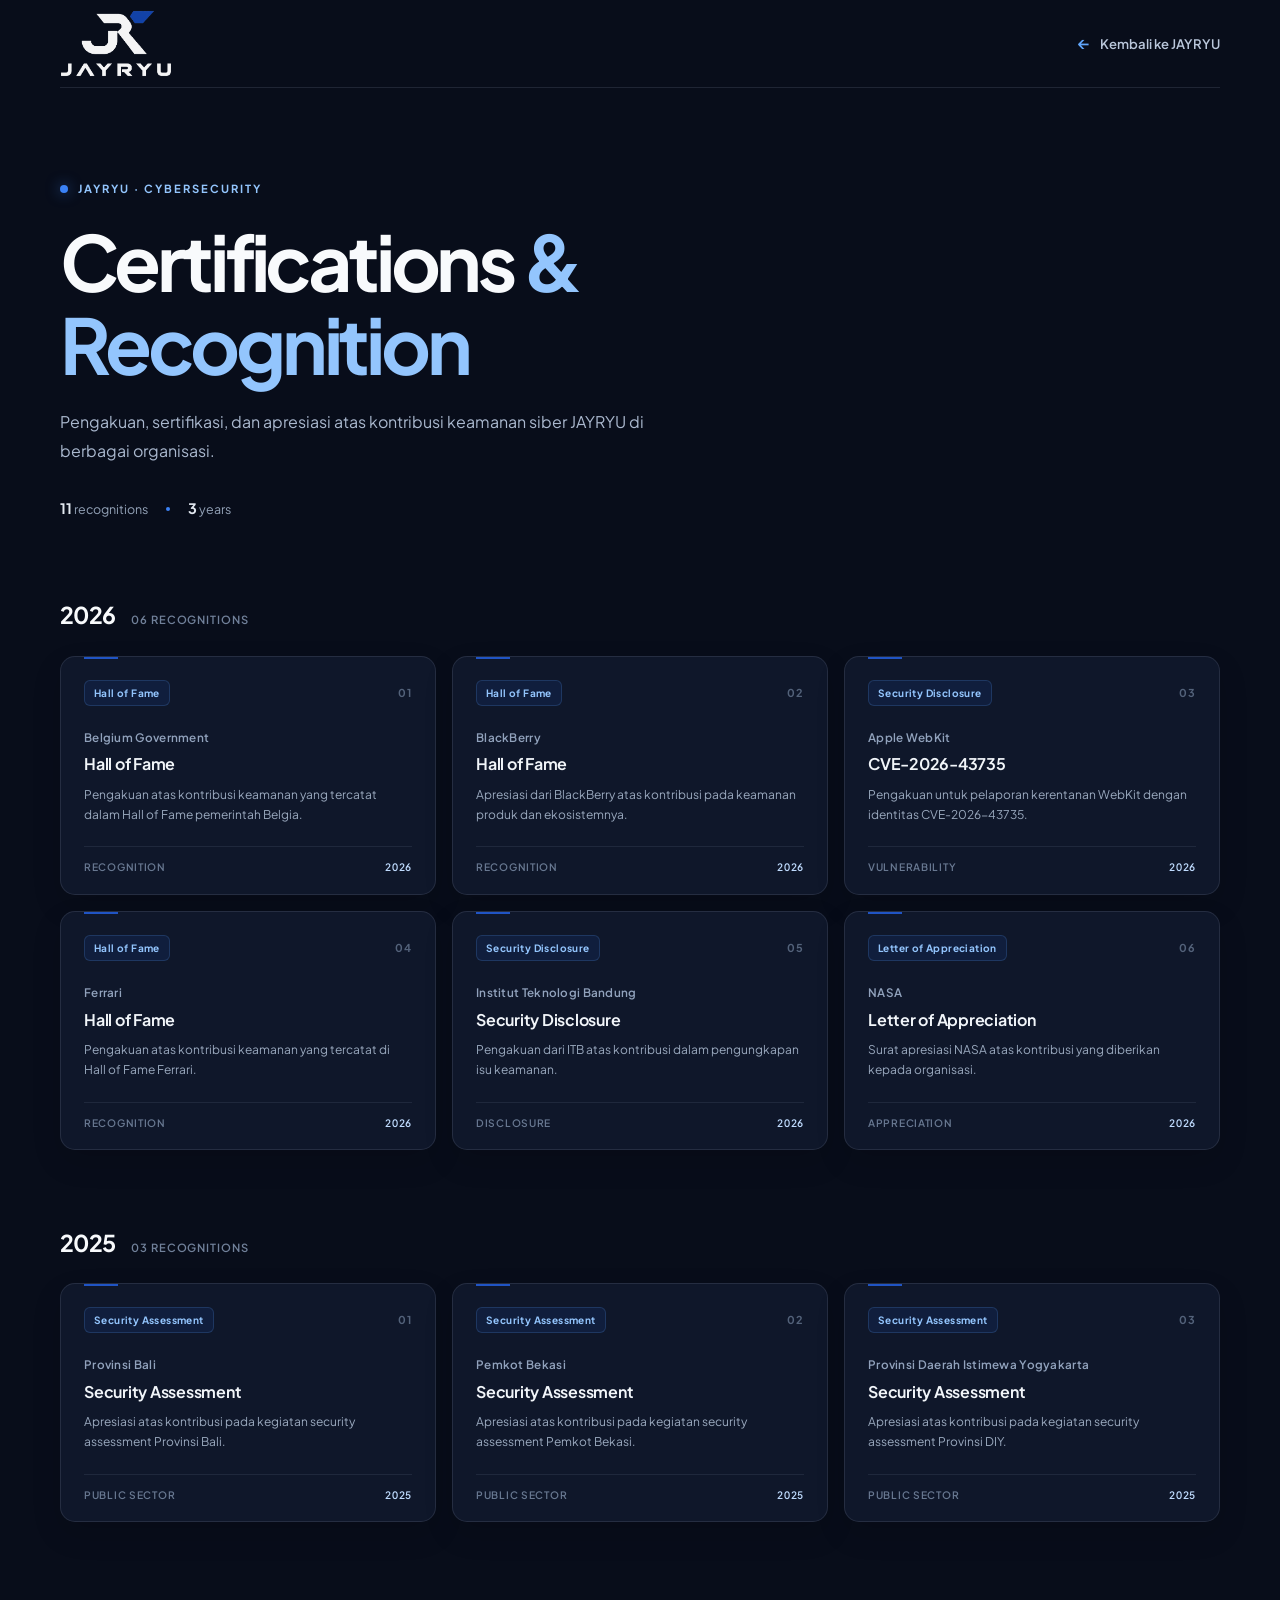
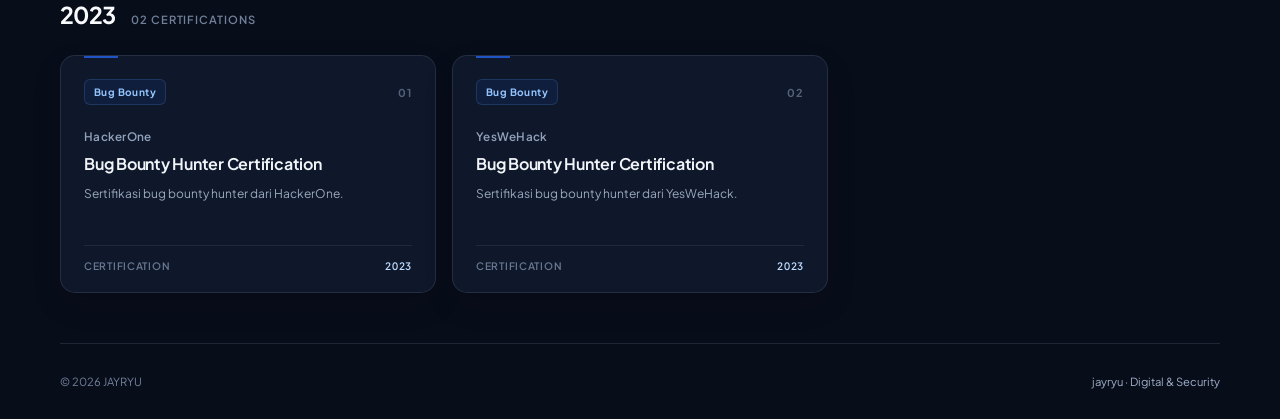
==== id/certifications/index.html @ b3790809 "update tampilan" ====
<!DOCTYPE html>
<html lang="id" class="scroll-smooth">
<head>
  <meta charset="UTF-8">
  <meta name="viewport" content="width=device-width, initial-scale=1.0">
  <meta name="theme-color" content="#080d1a">
  <meta name="description" content="Sertifikasi dan pengakuan keamanan siber JAYRYU dari organisasi pemerintah, teknologi, dan program bug bounty.">
  <title>Certifications &amp; Recognition — JAYRYU</title>
  <link rel="icon" type="image/png" href="../../assets/images/logo.png">
  <link rel="stylesheet" href="../../assets/css/style.css">
  <link rel="stylesheet" href="../../assets/css/certifications.css">
</head>
<body class="cert-page">
  <header class="cert-topbar">
    <a class="cert-brand" href="../../index.html" aria-label="JAYRYU — kembali ke halaman utama">
      <img src="../../assets/images/jayryu_logo_white.png" alt="JAYRYU">
    </a>
    <a class="cert-home-link" href="../../index.html"><span aria-hidden="true">←</span> Kembali ke JAYRYU</a>
  </header>

  <main class="cert-main">
    <section class="cert-intro" aria-labelledby="page-title">
      <p class="cert-eyebrow"><span class="cert-eyebrow-mark" aria-hidden="true"></span> JAYRYU · CYBERSECURITY</p>
      <h1 id="page-title">Certifications <span>&amp; Recognition</span></h1>
      <p class="cert-lede">Pengakuan, sertifikasi, dan apresiasi atas kontribusi keamanan siber JAYRYU di berbagai organisasi.</p>
      <div class="cert-summary" aria-label="11 pengakuan dari tiga tahun">
        <span><strong>11</strong> recognitions</span><i aria-hidden="true"></i><span><strong>3</strong> years</span>
      </div>
    </section>

    <div class="cert-years">
      <section class="cert-year" aria-labelledby="year-2026">
        <header class="cert-year-heading">
          <h2 id="year-2026">2026</h2>
          <span>06 recognitions</span>
        </header>
        <div class="cert-grid">
          <article class="cert-card">
            <div class="cert-card-top"><span class="cert-category">Hall of Fame</span><span class="cert-index">01</span></div>
            <p class="cert-organization">Belgium Government</p>
            <h3>Hall of Fame</h3>
            <p class="cert-description">Pengakuan atas kontribusi keamanan yang tercatat dalam Hall of Fame pemerintah Belgia.</p>
            <div class="cert-card-foot"><span>Recognition</span><time datetime="2026">2026</time></div>
          </article>
          <article class="cert-card">
            <div class="cert-card-top"><span class="cert-category">Hall of Fame</span><span class="cert-index">02</span></div>
            <p class="cert-organization">BlackBerry</p>
            <h3>Hall of Fame</h3>
            <p class="cert-description">Apresiasi dari BlackBerry atas kontribusi pada keamanan produk dan ekosistemnya.</p>
            <div class="cert-card-foot"><span>Recognition</span><time datetime="2026">2026</time></div>
          </article>
          <article class="cert-card">
            <div class="cert-card-top"><span class="cert-category">Security Disclosure</span><span class="cert-index">03</span></div>
            <p class="cert-organization">Apple WebKit</p>
            <h3>CVE-2026-43735</h3>
            <p class="cert-description">Pengakuan untuk pelaporan kerentanan WebKit dengan identitas CVE-2026-43735.</p>
            <div class="cert-card-foot"><span>Vulnerability</span><time datetime="2026">2026</time></div>
          </article>
          <article class="cert-card">
            <div class="cert-card-top"><span class="cert-category">Hall of Fame</span><span class="cert-index">04</span></div>
            <p class="cert-organization">Ferrari</p>
            <h3>Hall of Fame</h3>
            <p class="cert-description">Pengakuan atas kontribusi keamanan yang tercatat di Hall of Fame Ferrari.</p>
            <div class="cert-card-foot"><span>Recognition</span><time datetime="2026">2026</time></div>
          </article>
          <article class="cert-card">
            <div class="cert-card-top"><span class="cert-category">Security Disclosure</span><span class="cert-index">05</span></div>
            <p class="cert-organization">Institut Teknologi Bandung</p>
            <h3>Security Disclosure</h3>
            <p class="cert-description">Pengakuan dari ITB atas kontribusi dalam pengungkapan isu keamanan.</p>
            <div class="cert-card-foot"><span>Disclosure</span><time datetime="2026">2026</time></div>
          </article>
          <article class="cert-card">
            <div class="cert-card-top"><span class="cert-category">Letter of Appreciation</span><span class="cert-index">06</span></div>
            <p class="cert-organization">NASA</p>
            <h3>Letter of Appreciation</h3>
            <p class="cert-description">Surat apresiasi NASA atas kontribusi yang diberikan kepada organisasi.</p>
            <div class="cert-card-foot"><span>Appreciation</span><time datetime="2026">2026</time></div>
          </article>
        </div>
      </section>

      <section class="cert-year" aria-labelledby="year-2025">
        <header class="cert-year-heading">
          <h2 id="year-2025">2025</h2>
          <span>03 recognitions</span>
        </header>
        <div class="cert-grid">
          <article class="cert-card">
            <div class="cert-card-top"><span class="cert-category">Security Assessment</span><span class="cert-index">01</span></div>
            <p class="cert-organization">Provinsi Bali</p>
            <h3>Security Assessment</h3>
            <p class="cert-description">Apresiasi atas kontribusi pada kegiatan security assessment Provinsi Bali.</p>
            <div class="cert-card-foot"><span>Public Sector</span><time datetime="2025">2025</time></div>
          </article>
          <article class="cert-card">
            <div class="cert-card-top"><span class="cert-category">Security Assessment</span><span class="cert-index">02</span></div>
            <p class="cert-organization">Pemkot Bekasi</p>
            <h3>Security Assessment</h3>
            <p class="cert-description">Apresiasi atas kontribusi pada kegiatan security assessment Pemkot Bekasi.</p>
            <div class="cert-card-foot"><span>Public Sector</span><time datetime="2025">2025</time></div>
          </article>
          <article class="cert-card">
            <div class="cert-card-top"><span class="cert-category">Security Assessment</span><span class="cert-index">03</span></div>
            <p class="cert-organization">Provinsi Daerah Istimewa Yogyakarta</p>
            <h3>Security Assessment</h3>
            <p class="cert-description">Apresiasi atas kontribusi pada kegiatan security assessment Provinsi DIY.</p>
            <div class="cert-card-foot"><span>Public Sector</span><time datetime="2025">2025</time></div>
          </article>
        </div>
      </section>

      <section class="cert-year" aria-labelledby="year-2023">
        <header class="cert-year-heading">
          <h2 id="year-2023">2023</h2>
          <span>02 certifications</span>
        </header>
        <div class="cert-grid">
          <article class="cert-card">
            <div class="cert-card-top"><span class="cert-category">Bug Bounty</span><span class="cert-index">01</span></div>
            <p class="cert-organization">HackerOne</p>
            <h3>Bug Bounty Hunter Certification</h3>
            <p class="cert-description">Sertifikasi bug bounty hunter dari HackerOne.</p>
            <div class="cert-card-foot"><span>Certification</span><time datetime="2023">2023</time></div>
          </article>
          <article class="cert-card">
            <div class="cert-card-top"><span class="cert-category">Bug Bounty</span><span class="cert-index">02</span></div>
            <p class="cert-organization">YesWeHack</p>
            <h3>Bug Bounty Hunter Certification</h3>
            <p class="cert-description">Sertifikasi bug bounty hunter dari YesWeHack.</p>
            <div class="cert-card-foot"><span>Certification</span><time datetime="2023">2023</time></div>
          </article>
        </div>
      </section>
    </div>
  </main>

  <footer class="cert-footer">
    <span>© 2026 JAYRYU</span>
    <a href="../../index.html">jayryu · Digital &amp; Security</a>
  </footer>
</body>
</html>
---- assets/css/style.css ----
/* ============================================================
   JAYRYU — Digital Development Agency
   Design System & Core Styles
   Typography: Plus Jakarta Sans (Single Font Family)
   Palette: Deep Navy / Near Black, Electric Blue, White, Soft Blue
   ============================================================ */

@import url('https://fonts.googleapis.com/css2?family=Plus+Jakarta+Sans:wght@400;500;600;700&display=swap');

:root {
  --font-main: 'Plus Jakarta Sans', -apple-system, BlinkMacSystemFont, 'Segoe UI', Roboto, sans-serif;
  
  /* Brand Palette */
  --bg-dark: #080d1a;
  --bg-dark-surface: #0f172a;
  --bg-dark-border: rgba(255, 255, 255, 0.08);
  
  --electric-blue: #2563eb;
  --electric-blue-hover: #1d4ed8;
  --electric-blue-soft: #eff6ff;
  --electric-blue-glow: rgba(37, 99, 235, 0.15);
  
  --text-dark: #0a0f1d;
  --text-body: #475569;
  --text-muted: #64748b;
  --text-light: #f8fafc;
  
  --border-light: #e2e8f0;
  --bg-light: #ffffff;
  --bg-subtle: #f8fafc;
}

*, *::before, *::after {
  margin: 0;
  padding: 0;
  box-sizing: border-box;
  font-family: var(--font-main) !important;
}

html {
  scroll-behavior: smooth;
  background-color: var(--bg-light);
  color: var(--text-dark);
  -webkit-font-smoothing: antialiased;
  -moz-osx-font-smoothing: grayscale;
}

#home {
  background: linear-gradient(110deg, rgba(5, 12, 31, .86), rgba(7, 16, 39, .48)), url('../../Background%20home/ChatGPT%20Image%2029%20Sep%202026,%2015.51.00.png') center/cover no-repeat;
  min-height: 88vh;
  display: flex;
  align-items: center;
}
.floating-nav { width: max-content; max-width: calc(100vw - 24px); border: 1px solid rgba(255,255,255,.2); border-radius: 999px; background: rgba(9,18,39,.84); backdrop-filter: blur(18px); box-shadow: 0 12px 40px rgba(0,0,0,.2); }
.nav-link { padding: .65rem 1.05rem; border-radius: 999px; }
.nav-link:hover { color: #fff; background: rgba(255,255,255,.16); }
.logo-marquee { overflow: hidden; mask-image: linear-gradient(90deg, transparent, #000 10%, #000 90%, transparent); }
.logo-marquee:hover .logo-track { animation-play-state: paused; }
.logo-track { display:flex; align-items:center; width:max-content; animation: marquee 38s linear infinite; will-change: transform; }
.logo-sequence { display:flex; flex:0 0 auto; align-items:center; justify-content:space-around; gap:clamp(1.25rem, 3vw, 3.6rem); width:max-content; min-width:100vw; padding-right:3.6rem; box-sizing:border-box; }
.client-logo { display:inline-flex; align-items:center; gap:.65rem; min-height:54px; padding:.45rem .8rem; border:1px solid transparent; border-radius:12px; background:transparent; color:#e7efff; white-space:nowrap; cursor:pointer; transition:color .2s ease, background-color .2s ease, border-color .2s ease, transform .2s ease; }
.client-logo:hover { color:#fff; background:rgba(37,99,235,.12); border-color:rgba(96,165,250,.26); transform:translateY(-2px); }
.client-logo:focus-visible { outline:2px solid #60a5fa; outline-offset:3px; }
.logo-name { color:inherit; font-size:1.15rem; font-weight:700; letter-spacing:-.035em; }
.client-logo-image { display:block; width:auto; height:52px; max-width:180px; object-fit:contain; object-position:center; }
.credential-logo-image.hidden { display:none; }
.logo-bekasi .client-logo-image { height:42px; }
@keyframes marquee { to { transform:translateX(-50%); } }
.founder-placeholder { display:flex; align-items:center; justify-content:center; background:linear-gradient(135deg,#2563eb,#111827); }
.founder-placeholder::after { content:attr(data-initial); color:white; font-size:2.5rem; font-weight:800; }
#technology .grid > div { animation: techFloat 4s ease-in-out infinite alternate; }
#technology .grid > div:nth-child(even) { animation-delay: -2s; }
@keyframes techFloat { to { transform:translateY(-5px); box-shadow:0 14px 28px rgba(37,99,235,.1); } }
@media (prefers-reduced-motion: reduce) { .logo-track { animation:none; } }

/* Carry the Home navy and electric-blue palette through the remaining sections. */
#clients, #about, #team, #technology, footer {
  color: #f8fafc;
  background-color: #080d1a !important;
  border-color: rgba(148,163,184,.16) !important;
}
#clients h2, #about h2, #team h2, #technology h2,
#clients h3, #about h3, #team h3, #technology h3,
#technology h4, footer h4, footer .text-slate-900, footer .text-slate-600 {
  color: #f8fafc !important;
}
#clients p, #about p, #team p, #technology p, footer p, footer li,
#about .text-slate-500, #team .text-slate-500, #technology .text-slate-500 {
  color: #b8c4d8 !important;
}
#clients .bg-white, #about .bg-white, #team .bg-white, #technology .bg-white,
#about .bg-slate-50 {
  background-color: #0f172a !important;
  border-color: rgba(96,165,250,.2) !important;
}
#clients .client-logo { color:#e7efff; }
#clients .logo-name { color:inherit; }
#about .bg-blue-50, #team .bg-blue-50, #technology .bg-blue-50 {
  background-color: rgba(37,99,235,.14) !important;
  border-color: rgba(96,165,250,.25) !important;
}
#about .text-slate-600, #team .text-slate-600, #technology .text-slate-600,
#about .text-slate-700, #team .text-slate-700, #technology .text-slate-700 {
  color: #cbd5e1 !important;
}

/* Services: a restrained, consistent technology-card treatment. */
#services { background-color: #0b1224; border-color: rgba(148,163,184,.14); }
#services .section-heading { color: #f8fafc; }
#services .max-w-2xl > p { color: #b8c4d8; }
#services .max-w-2xl > span { background: rgba(37,99,235,.15); border-color: rgba(96,165,250,.25); color: #93c5fd; }
#services .grid > div {
  --service-accent: #60a5fa;
  --service-soft: rgba(37,99,235,.14);
  --service-border: rgba(96,165,250,.3);
  --service-glow: rgba(37,99,235,.24);
  min-height: 17rem;
  padding: 1.65rem;
  background: #0f172a;
  border: 1px solid rgba(148,163,184,.18);
  box-shadow: 0 12px 28px rgba(1,7,20,.18);
  transition: transform .24s ease, border-color .24s ease, box-shadow .24s ease;
}
#services .grid > div:nth-child(2) { --service-accent:#22d3ee; --service-soft:rgba(6,182,212,.13); --service-border:rgba(34,211,238,.3); --service-glow:rgba(6,182,212,.22); }
#services .grid > div:nth-child(3) { --service-accent:#a78bfa; --service-soft:rgba(139,92,246,.14); --service-border:rgba(167,139,250,.3); --service-glow:rgba(139,92,246,.23); }
#services .grid > div:nth-child(4) { --service-accent:#34d399; --service-soft:rgba(16,185,129,.13); --service-border:rgba(52,211,153,.28); --service-glow:rgba(16,185,129,.22); }
#services .grid > div:nth-child(5) { --service-accent:#fbbf24; --service-soft:rgba(245,158,11,.13); --service-border:rgba(251,191,36,.28); --service-glow:rgba(245,158,11,.2); }
#services .grid > div:nth-child(6) { --service-accent:#fb7185; --service-soft:rgba(244,63,94,.13); --service-border:rgba(251,113,133,.28); --service-glow:rgba(244,63,94,.2); }
#services .grid > div:hover {
  transform: translateY(-5px);
  border-color: rgba(59,130,246,.72);
  box-shadow: 0 18px 38px rgba(2,8,23,.34), 0 0 0 1px rgba(37,99,235,.14);
}
#services .grid > div > div:first-child { display:flex; flex-direction:column; align-items:flex-start; }
#services .grid > div > div:first-child > div:first-child {
  width: 3.5rem;
  height: 3.5rem;
  margin-bottom: 1.25rem;
  border-radius: 1rem;
  color: var(--service-accent);
  background: var(--service-soft);
  border: 1px solid var(--service-border);
  box-shadow: inset 0 1px rgba(255,255,255,.04);
  transition: box-shadow .24s ease, color .24s ease, background-color .24s ease;
}
#services .grid > div:hover > div:first-child > div:first-child {
  color: var(--service-accent);
  background: var(--service-soft);
  box-shadow: 0 0 22px var(--service-glow);
}
#services svg.w-6.h-6 { width:1.65rem; height:1.65rem; stroke-width:1.7; stroke-linecap:round; stroke-linejoin:round; }
#services h3 { color:#f8fafc; font-size:1.12rem; line-height:1.4; }
#services .grid > div p { color:#b8c4d8; font-size:.9rem; line-height:1.7; }
#services .grid > div > div:last-child { border-color:rgba(148,163,184,.16); color:#93c5fd; }
#services .grid > div:hover h3 { color:#93c5fd; }
@media (max-width: 767px) {
  #services .grid > div { min-height: 15rem; padding:1.4rem; }
}

.credential-modal[hidden] { display:none; }
.credential-modal { position:fixed; inset:0; z-index:100; display:flex; align-items:center; justify-content:center; padding:24px; }
.credential-backdrop { position:absolute; inset:0; background:rgba(2,6,18,.78); backdrop-filter:blur(8px); opacity:0; transition:opacity .22s ease; }
.credential-dialog { position:relative; z-index:1; width:min(100%, 470px); padding:32px; border:1px solid rgba(96,165,250,.28); border-radius:20px; background:#0f172a; box-shadow:0 28px 90px rgba(0,0,0,.48), 0 0 34px rgba(37,99,235,.12); opacity:0; transform:translateY(12px) scale(.975); transition:opacity .22s ease, transform .22s cubic-bezier(.2,.8,.2,1); }
.credential-modal.is-open .credential-backdrop { opacity:1; }
.credential-modal.is-open .credential-dialog { opacity:1; transform:translateY(0) scale(1); }
.credential-close { position:absolute; top:14px; right:14px; display:grid; place-items:center; width:36px; height:36px; border:1px solid rgba(148,163,184,.18); border-radius:10px; background:rgba(255,255,255,.035); color:#cbd5e1; font-size:1.45rem; line-height:1; cursor:pointer; transition:background-color .18s ease, color .18s ease, border-color .18s ease; }
.credential-close:hover { border-color:rgba(96,165,250,.45); background:rgba(37,99,235,.16); color:#fff; }
.credential-logo { display:inline-flex; align-items:center; gap:10px; margin:2px 0 22px; }
.credential-logo .logo-name { color:#f8fafc; font-size:1.18rem; }
.credential-logo-image { display:block; width:auto; height:auto; max-width:190px; max-height:68px; object-fit:contain; object-position:left center; }
.credential-organization { margin:0 0 12px; color:#94a3b8; font-size:.76rem; font-weight:600; letter-spacing:.04em; }
.credential-meta { display:flex; align-items:center; gap:8px; margin-bottom:14px; }
.credential-meta span { padding:5px 9px; border:1px solid rgba(96,165,250,.2); border-radius:7px; background:rgba(37,99,235,.12); color:#bfdbfe; font-size:.67rem; font-weight:650; }
.credential-dialog h2 { margin:0; padding-right:20px; color:#f8fafc; font-size:clamp(1.35rem, 5vw, 1.75rem); font-weight:700; letter-spacing:-.035em; line-height:1.3; }
.credential-description { margin:14px 0 2px; color:#b8c4d8; font-size:.9rem; line-height:1.8; }
@media (max-width:640px) {
  .logo-sequence { gap:1.25rem; padding-right:1.25rem; }
  .client-logo { min-height:44px; padding:.25rem .4rem; gap:.5rem; }
  .client-logo { min-height:48px; padding:.25rem .45rem; }
  .client-logo-image { height:46px; max-width:158px; }
  .logo-bekasi .client-logo-image { height:38px; }
  .logo-name { font-size:1.02rem; }
  .credential-modal { padding:16px; }
  .credential-dialog { padding:26px 22px; border-radius:17px; }
}
@media (prefers-reduced-motion: reduce) {
  .logo-track { animation-duration:120s; }
  .client-logo, .credential-backdrop, .credential-dialog, .credential-close { transition:none; }
}

#team .team-mini-card { display:flex; width:100%; min-width:0; align-items:center; gap:14px; padding:14px; border:1px solid rgba(148,163,184,.18); border-radius:16px; background:#0f172a; color:#f8fafc; text-align:left; cursor:pointer; transition:transform .22s ease, border-color .22s ease, box-shadow .22s ease; }
#team .team-mini-card:hover { transform:translateY(-3px); border-color:rgba(96,165,250,.48); box-shadow:0 14px 28px rgba(0,0,0,.2); }
#team .team-mini-avatar { display:block; flex:0 0 64px; width:64px; height:64px; overflow:hidden; border:1px solid rgba(148,163,184,.18); border-radius:14px; background:#111827; }
#team .team-mini-avatar img { display:block; width:100%; height:100%; object-fit:cover; }
#team .team-mini-founder { display:grid; place-items:center; border-color:rgba(96,165,250,.28); background:#16284b; color:#bfdbfe; font-size:1.55rem; font-weight:800; }
#team .team-mini-copy { display:flex; min-width:0; flex-direction:column; gap:3px; }
#team .team-mini-name { overflow:hidden; color:#f8fafc; font-size:.93rem; font-weight:700; text-overflow:ellipsis; white-space:nowrap; }
#team .team-mini-role { color:#aebcd1; font-size:.71rem; line-height:1.4; }
#team .team-mini-action { display:flex; align-items:center; gap:5px; margin-top:4px; color:#93c5fd; font-size:.7rem; font-weight:700; }
#team .team-mini-card:hover .team-mini-action span { transform:translateX(3px); }
#team .team-mini-action span { transition:transform .2s ease; }
@media (max-width:640px) { #team .team-mini-avatar { flex-basis:58px; width:58px; height:58px; } }

body {
  background-color: var(--bg-light);
  color: var(--text-dark);
  font-family: var(--font-main);
  font-weight: 400;
  line-height: 1.6;
  overflow-x: hidden;
}

/* Custom Scrollbar */
::-webkit-scrollbar {
  width: 8px;
}
::-webkit-scrollbar-track {
  background: #f1f5f9;
}
::-webkit-scrollbar-thumb {
  background: #cbd5e1;
  border-radius: 4px;
}
::-webkit-scrollbar-thumb:hover {
  background: #94a3b8;
}

/* Typography Rules */
h1, h2, h3, h4, h5, h6 {
  font-family: var(--font-main) !important;
  color: inherit;
}

.hero-heading {
  font-weight: 700;
  line-height: 1.08;
  letter-spacing: -0.035em;
}

.section-heading {
  font-weight: 700;
  line-height: 1.15;
  letter-spacing: -0.025em;
}

.card-heading {
  font-weight: 600;
  letter-spacing: -0.015em;
}

/* Clean Card Hover */
.clean-card {
  transition: transform 0.25s cubic-bezier(0.16, 1, 0.3, 1), box-shadow 0.25s cubic-bezier(0.16, 1, 0.3, 1), border-color 0.25s ease;
}
.clean-card:hover {
  transform: translateY(-4px);
  box-shadow: 0 16px 32px -8px rgba(15, 23, 42, 0.08);
  border-color: #cbd5e1;
}

/* Filter Tab Active States */
.filter-tab {
  transition: all 0.2s ease;
}
.filter-tab.active {
  background-color: var(--text-dark);
  color: #ffffff;
  border-color: var(--text-dark);
}

/* Pulse animation for single floating WhatsApp */
.wa-float-pulse {
  animation: waPulse 2.5s infinite;
}

@keyframes waPulse {
  0% {
    box-shadow: 0 0 0 0 rgba(37, 99, 235, 0.5);
  }
  70% {
    box-shadow: 0 0 0 14px rgba(37, 99, 235, 0);
  }
  100% {
    box-shadow: 0 0 0 0 rgba(37, 99, 235, 0);
  }
}

/* Modal Animations */
.modal-backdrop {
  transition: opacity 0.25s ease;
}
.modal-backdrop.hidden {
  opacity: 0;
  pointer-events: none;
}
.modal-backdrop:not(.hidden) {
  opacity: 1;
  pointer-events: auto;
}

.modal-content {
  transition: transform 0.25s cubic-bezier(0.16, 1, 0.3, 1), opacity 0.25s ease;
}
.modal-backdrop.hidden .modal-content {
  transform: scale(0.96) translateY(10px);
  opacity: 0;
}
.modal-backdrop:not(.hidden) .modal-content {
  transform: scale(1) translateY(0);
  opacity: 1;
}

/* Subtle Hero Glow */
.hero-glow {
  background: radial-gradient(circle at 75% 30%, rgba(37, 99, 235, 0.18) 0%, rgba(8, 13, 26, 0) 65%);
}
---- assets/css/certifications.css ----
.cert-page {
  --cert-bg: #080d1a;
  --cert-surface: #0f172a;
  --cert-border: rgba(148, 163, 184, .16);
  --cert-blue: #60a5fa;
  min-height: 100vh;
  background: var(--cert-bg) !important;
  color: #f8fafc;
  font-family: 'Plus Jakarta Sans', sans-serif;
}

.cert-topbar,
.cert-footer {
  width: min(1160px, calc(100% - 48px));
  margin-inline: auto;
  display: flex;
  align-items: center;
  justify-content: space-between;
}

.cert-topbar {
  height: 88px;
  border-bottom: 1px solid var(--cert-border);
}

.cert-brand { display: inline-flex; align-items: center; }
.cert-brand img { display: block; width: 112px; height: auto; }

.cert-home-link {
  display: inline-flex;
  align-items: center;
  gap: 9px;
  color: #bac7db;
  font-size: .82rem;
  font-weight: 600;
  text-decoration: none;
  transition: color .2s ease;
}
.cert-home-link:hover { color: #fff; }
.cert-home-link span { color: var(--cert-blue); font-size: 1.05rem; }

.cert-main { width: min(1160px, calc(100% - 48px)); margin: 0 auto; }

.cert-intro {
  max-width: 760px;
  padding: 92px 0 76px;
}

.cert-eyebrow {
  display: flex;
  align-items: center;
  gap: 10px;
  margin: 0 0 22px;
  color: #93c5fd;
  font-size: .7rem;
  font-weight: 700;
  letter-spacing: .18em;
}

.cert-eyebrow-mark {
  width: 8px;
  height: 8px;
  border-radius: 50%;
  background: #3b82f6;
  box-shadow: 0 0 14px rgba(59, 130, 246, .62);
}

.cert-intro h1 {
  margin: 0;
  color: #f8fafc;
  font-size: clamp(2.5rem, 6vw, 4.8rem);
  font-weight: 700;
  letter-spacing: -.055em;
  line-height: 1.08;
}

.cert-intro h1 span { color: #93c5fd; }

.cert-lede {
  max-width: 590px;
  margin: 22px 0 0;
  color: #aab8ce;
  font-size: 1rem;
  line-height: 1.8;
}

.cert-summary {
  display: flex;
  align-items: center;
  gap: 18px;
  margin-top: 32px;
  color: #94a3b8;
  font-size: .78rem;
}
.cert-summary strong { color: #e2e8f0; font-size: .9rem; }
.cert-summary i { width: 4px; height: 4px; border-radius: 50%; background: #3b82f6; }

.cert-years { padding-bottom: 50px; }
.cert-year + .cert-year { margin-top: 74px; }

.cert-year-heading {
  display: flex;
  align-items: baseline;
  gap: 16px;
  margin-bottom: 22px;
}
.cert-year-heading h2 {
  margin: 0;
  color: #f8fafc;
  font-size: 1.45rem;
  font-weight: 700;
  letter-spacing: -.03em;
}
.cert-year-heading span {
  color: #71819a;
  font-size: .7rem;
  font-weight: 600;
  letter-spacing: .08em;
  text-transform: uppercase;
}

.cert-grid { display: grid; grid-template-columns: repeat(3, minmax(0, 1fr)); gap: 16px; }

.cert-card {
  position: relative;
  display: flex;
  min-height: 238px;
  flex-direction: column;
  padding: 23px 23px 18px;
  overflow: hidden;
  border: 1px solid var(--cert-border);
  border-radius: 15px;
  background: var(--cert-surface);
  box-shadow: 0 12px 30px rgba(0, 0, 0, .12);
  transition: transform .22s ease, border-color .22s ease, box-shadow .22s ease;
}

.cert-card::before {
  position: absolute;
  top: 0;
  left: 23px;
  width: 34px;
  height: 2px;
  background: #2563eb;
  content: '';
  opacity: .8;
  transition: width .22s ease, opacity .22s ease;
}

.cert-card:hover {
  transform: translateY(-4px);
  border-color: rgba(96, 165, 250, .55);
  box-shadow: 0 18px 38px rgba(0, 0, 0, .24), 0 0 0 1px rgba(37, 99, 235, .08);
}
.cert-card:hover::before { width: 54px; opacity: 1; }

.cert-card-top { display: flex; align-items: center; justify-content: space-between; gap: 12px; }
.cert-category {
  display: inline-flex;
  align-items: center;
  min-height: 26px;
  padding: 4px 9px;
  border: 1px solid rgba(96, 165, 250, .19);
  border-radius: 6px;
  background: rgba(37, 99, 235, .1);
  color: #93c5fd;
  font-size: .63rem;
  font-weight: 700;
  letter-spacing: .04em;
}
.cert-index { color: #53627a; font-size: .68rem; font-weight: 700; letter-spacing: .08em; }

.cert-organization {
  margin: 23px 0 5px;
  color: #91a2bc;
  font-size: .73rem;
  font-weight: 600;
  letter-spacing: .025em;
}
.cert-card h3 {
  margin: 0;
  color: #f1f5f9;
  font-size: 1rem;
  font-weight: 650;
  letter-spacing: -.015em;
  line-height: 1.45;
}
.cert-description {
  margin: 9px 0 21px;
  color: #9aa9be;
  font-size: .75rem;
  line-height: 1.7;
}
.cert-card-foot {
  display: flex;
  align-items: center;
  justify-content: space-between;
  gap: 10px;
  margin-top: auto;
  padding-top: 12px;
  border-top: 1px solid rgba(148, 163, 184, .12);
  color: #687891;
  font-size: .64rem;
  font-weight: 600;
  letter-spacing: .07em;
  text-transform: uppercase;
}
.cert-card-foot time { color: #bfdbfe; font-variant-numeric: tabular-nums; }

.cert-footer {
  min-height: 76px;
  border-top: 1px solid var(--cert-border);
  color: #71819a;
  font-size: .7rem;
}
.cert-footer a { color: #9fb0c8; text-decoration: none; transition: color .2s ease; }
.cert-footer a:hover { color: #bfdbfe; }

@media (max-width: 900px) {
  .cert-grid { grid-template-columns: repeat(2, minmax(0, 1fr)); }
  .cert-intro { padding-top: 76px; }
}

@media (max-width: 600px) {
  .cert-topbar, .cert-footer, .cert-main { width: min(calc(100% - 36px), 480px); }
  .cert-topbar { height: 72px; }
  .cert-brand img { width: 98px; }
  .cert-home-link { font-size: .72rem; }
  .cert-intro { padding: 65px 0 54px; }
  .cert-eyebrow { font-size: .62rem; }
  .cert-lede { margin-top: 17px; font-size: .88rem; }
  .cert-summary { margin-top: 24px; }
  .cert-year + .cert-year { margin-top: 55px; }
  .cert-grid { grid-template-columns: 1fr; gap: 12px; }
  .cert-card { min-height: 218px; padding: 20px; }
  .cert-card::before { left: 20px; }
  .cert-year-heading { margin-bottom: 16px; }
  .cert-footer { min-height: 68px; }
}

@media (prefers-reduced-motion: reduce) {
  .cert-card, .cert-card::before, .cert-home-link, .cert-footer a { transition: none; }
  .cert-card:hover { transform: none; }
}
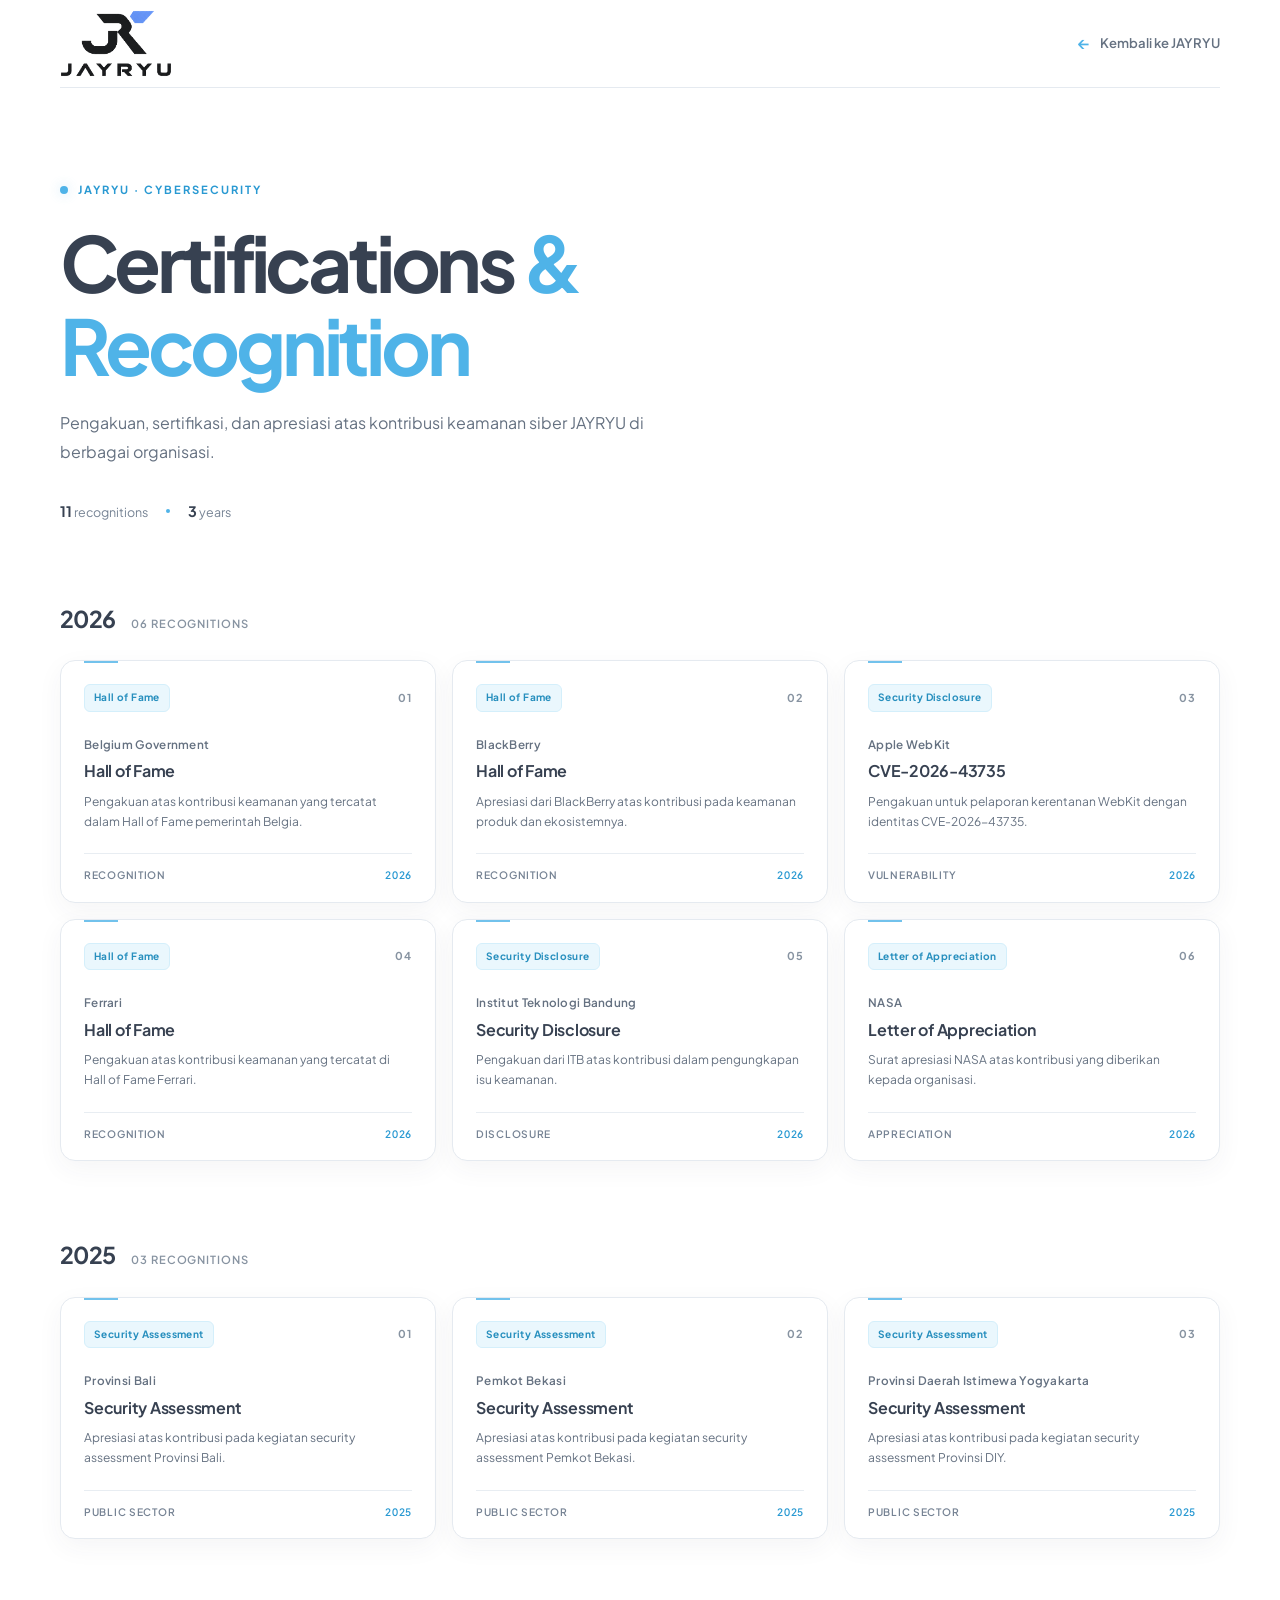
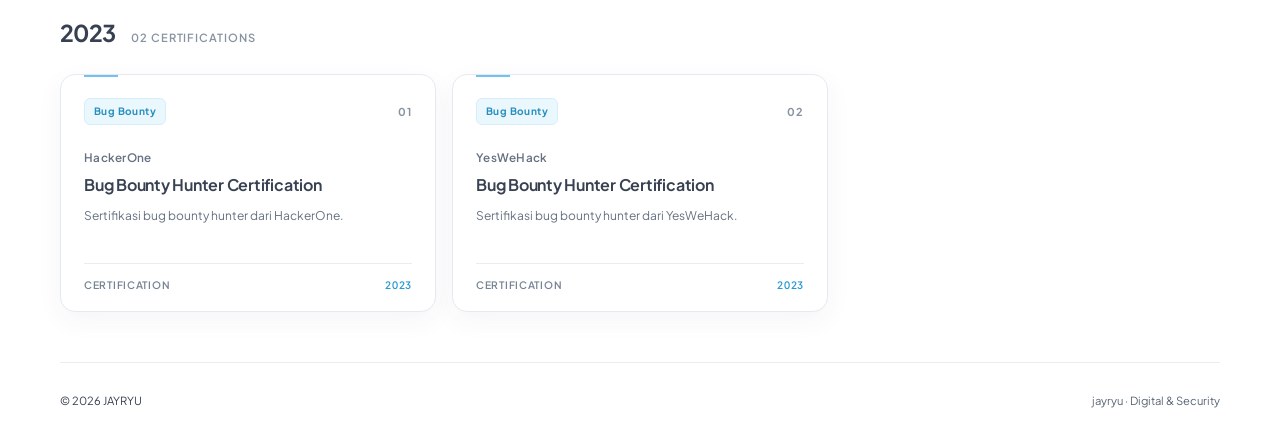
==== commit 722a6c68: "update" ====
--- a/id/certifications/index.html
+++ b/id/certifications/index.html
@@ -3,7 +3,7 @@
 <head>
   <meta charset="UTF-8">
   <meta name="viewport" content="width=device-width, initial-scale=1.0">
-  <meta name="theme-color" content="#080d1a">
+  <meta name="theme-color" content="#ffffff">
   <meta name="description" content="Sertifikasi dan pengakuan keamanan siber JAYRYU dari organisasi pemerintah, teknologi, dan program bug bounty.">
   <title>Certifications &amp; Recognition — JAYRYU</title>
   <link rel="icon" type="image/png" href="../../assets/images/logo.png">
@@ -13,7 +13,7 @@
 <body class="cert-page">
   <header class="cert-topbar">
     <a class="cert-brand" href="../../index.html" aria-label="JAYRYU — kembali ke halaman utama">
-      <img src="../../assets/images/jayryu_logo_white.png" alt="JAYRYU">
+      <img src="../../assets/images/jayryu_logo_dark.png" alt="JAYRYU">
     </a>
     <a class="cert-home-link" href="../../index.html"><span aria-hidden="true">←</span> Kembali ke JAYRYU</a>
   </header>
--- a/assets/css/style.css
+++ b/assets/css/style.css
@@ -314,3 +314,520 @@
 .hero-glow {
   background: radial-gradient(circle at 75% 30%, rgba(37, 99, 235, 0.18) 0%, rgba(8, 13, 26, 0) 65%);
 }
+
+/* JAYRYU light corporate refresh */
+:root {
+  --bg-dark: #ffffff;
+  --bg-dark-surface: #f3f6fa;
+  --bg-dark-border: #e5edf4;
+  --electric-blue: #4fb3e8;
+  --electric-blue-hover: #2999d2;
+  --electric-blue-soft: #eaf7fd;
+  --electric-blue-glow: rgba(79,179,232,.16);
+  --text-dark: #374151;
+  --text-body: #596575;
+  --text-muted: #768394;
+  --text-light: #374151;
+  --border-light: #e5eaf0;
+  --bg-light: #ffffff;
+  --bg-subtle: #f3f6fa;
+  scroll-padding-top: 92px;
+}
+html, body { background:#fff !important; color:#374151 !important; }
+body { line-height:1.7; }
+::selection { background:#d9f1fc; color:#374151; }
+::-webkit-scrollbar-track { background:#f3f6fa; }
+::-webkit-scrollbar-thumb { background:#c6d6e2; }
+::-webkit-scrollbar-thumb:hover { background:#4fb3e8; }
+
+.floating-nav {
+  width:min(1180px, calc(100% - 32px)); max-width:1180px;
+  left:50%; transform:translateX(-50%); top:14px;
+  padding:0 12px; border:1px solid #e5eaf0; border-radius:16px;
+  background:rgba(255,255,255,.96); box-shadow:0 8px 28px rgba(55,65,81,.08);
+  backdrop-filter:blur(14px);
+}
+.nav-brand { display:inline-flex; flex:0 0 auto; align-items:center; padding:5px 10px; }
+.nav-brand img { display:block; width:88px; height:38px; object-fit:contain; }
+.floating-nav > div:first-child { max-width:none; padding-inline:0; }
+.floating-nav > div:first-child > div { gap:clamp(12px,2vw,30px); }
+.floating-nav .md\:flex { color:#596575 !important; }
+.nav-link { padding:.55rem .72rem; border-radius:8px; color:#596575; font-size:.78rem; }
+.nav-link:hover { color:#248fc4; background:#eaf7fd; }
+.nav-contact { align-items:center; justify-content:center; padding:10px 17px; border-radius:8px; background:#4fb3e8; color:#fff; font-size:.8rem; font-weight:700; transition:background .2s ease, transform .2s ease; }
+.nav-contact:hover { background:#2999d2; transform:translateY(-1px); }
+#mobileMenuBtn { color:#374151 !important; }
+#mobileMenu { position:absolute; top:calc(100% + 8px); left:0; right:0; padding:16px 20px 20px; border:1px solid #e5eaf0; border-radius:14px; background:#fff !important; box-shadow:0 14px 32px rgba(55,65,81,.12); }
+#mobileMenu a { color:#596575 !important; }
+#mobileMenu a:hover { color:#2999d2 !important; }
+.mobile-nav-contact { display:block; margin-top:8px; padding:11px 14px; border-radius:8px; background:#4fb3e8; color:#fff !important; text-align:center; font-size:.84rem; font-weight:700; }
+
+#home {
+  min-height:clamp(570px, 76vh, 760px); padding-top:130px; padding-bottom:100px;
+  color:#374151 !important; background:#fff !important; position:relative; isolation:isolate;
+}
+#home::before { content:""; position:absolute; z-index:-1; inset:0; background:radial-gradient(ellipse at 86% 58%, #eaf7fd 0, #f7fbfd 27%, #fff 60%); }
+#home .absolute { display:none; }
+#home > div { width:100%; max-width:1280px; }
+#home > div > div { justify-items:start; text-align:left; }
+#home > div > div > div { max-width:760px; justify-content:flex-start; gap:clamp(22px,4vw,58px); }
+#home > div > div > div > img { width:clamp(96px,13vw,164px); height:auto; padding:10px; border-radius:18px; background:rgba(255,255,255,.88); }
+#home .text-blue-300 { color:#2999d2 !important; }
+#home h1 { max-width:650px; color:#374151 !important; font-size:clamp(2.5rem,5.5vw,5rem); line-height:1.04; letter-spacing:-.055em; }
+#home p { max-width:520px; color:#596575 !important; font-size:clamp(1rem,1.3vw,1.18rem); }
+
+#statsSection, #clients, #about, #team, #technology, #contact, footer, #services, #projectArchive, #pricing {
+  color:#374151 !important; background-color:#fff !important; border-color:#e8edf2 !important;
+}
+#statsSection { border-block:1px solid #e8edf2; }
+#statsSection .divide-white\/10 > :not([hidden]) ~ :not([hidden]) { border-color:#e5eaf0 !important; }
+#statsSection .text-white, #statsSection .text-blue-400 { color:#4fb3e8 !important; }
+#statsSection p { color:#768394 !important; }
+#services, #technology, #pricing, #projectArchive { background:#f7f9fb !important; }
+#clients h2, #about h2, #team h2, #technology h2, #services h2, #contact h2,
+#clients h3, #about h3, #team h3, #technology h3, #services h3, footer h4 { color:#374151 !important; }
+#clients p, #about p, #team p, #technology p, #services p, #contact p, footer p, footer li { color:#596575 !important; }
+#clients .bg-white, #about .bg-white, #team .bg-white, #technology .bg-white, #services .bg-white,
+#pricing .bg-white, #projectArchive .bg-white, #about .bg-slate-50 {
+  background:#fff !important; border-color:#e5eaf0 !important; box-shadow:0 8px 26px rgba(55,65,81,.045);
+}
+#services .grid > div { min-height:16rem; padding:1.65rem; border:1px solid #e5eaf0; border-radius:14px; background:#fff; box-shadow:0 8px 26px rgba(55,65,81,.045); }
+#services .grid > div:nth-child(n) { --service-accent:#4fb3e8; --service-soft:#eaf7fd; --service-border:#d4effb; --service-glow:rgba(79,179,232,.16); }
+#services h3 { color:#374151 !important; }
+#services .grid > div p { color:#657181 !important; }
+#services .grid > div > div:last-child { border-color:#e8edf2; color:#2999d2; }
+#services .grid > div:hover h3 { color:#2999d2 !important; }
+#services .section-heading, #services .max-w-2xl > p { color:#374151 !important; }
+#services .max-w-2xl > span, #about .bg-blue-50, #team .bg-blue-50, #technology .bg-blue-50 {
+  color:#278fbe !important; background:#eaf7fd !important; border-color:#d4effb !important;
+}
+#clients .client-logo { color:#596575 !important; }
+#clients .client-logo:hover { color:#2999d2 !important; background:#f4fafe; border-color:#d4effb; }
+#technology .grid > div { animation:none; }
+#team .team-mini-card { border-color:#e5eaf0; background:#fff; color:#374151; }
+#team .team-mini-name { color:#374151; }
+#team .team-mini-role { color:#768394; }
+#team .team-mini-action { color:#2999d2; }
+#team .team-mini-avatar { border-color:#e5eaf0; background:#f3f6fa; }
+#team .team-mini-founder { border-color:#d4effb; background:#eaf7fd; color:#278fbe; }
+#projectModal, #teamModal, #consultModal { background:rgba(55,65,81,.38) !important; }
+.modal-content { border-color:#e5eaf0 !important; background:#fff !important; box-shadow:0 24px 70px rgba(55,65,81,.16) !important; }
+.modal-content h3, .modal-content h5, .modal-content #pmPrice { color:#374151 !important; }
+.modal-content p, .modal-content .text-slate-600, .modal-content .text-slate-500 { color:#657181 !important; }
+.modal-content .bg-slate-900 { background:#f3f6fa !important; }
+.modal-content .bg-blue-600 { background:#4fb3e8 !important; }
+.modal-content .text-blue-600, .modal-content .text-blue-500 { color:#2999d2 !important; }
+#consultModal > .modal-content > .bg-blue-600 { background:#4fb3e8 !important; }
+#consultModal .text-blue-100, #consultModal .text-blue-900 { color:#596575 !important; }
+#consultModal .text-blue-500 { color:#2999d2 !important; }
+.wa-float-pulse { background:#4fb3e8 !important; box-shadow:0 8px 24px rgba(79,179,232,.28); }
+.wa-float-pulse:hover { background:#2999d2 !important; }
+#projectArchive .filter-tab, #pricing .filter-tab { border-color:#e5eaf0; color:#596575; }
+#projectArchive .filter-tab.active, #pricing .filter-tab.active { background:#4fb3e8 !important; color:#fff !important; }
+#contact { overflow:hidden; }
+#contact .text-white, #contact h2, #contact p { color:#374151 !important; }
+#contact .text-blue-400 { color:#2999d2 !important; }
+#contact .bg-blue-600, #contact a.bg-blue-600, #contact button.bg-blue-600 { background:#4fb3e8 !important; color:#fff !important; }
+#contact .border-white\/20 { border-color:#dce5ec !important; }
+#contact .bg-white\/5 { background:#f7f9fb !important; }
+footer .text-slate-900, footer .text-slate-600 { color:#596575 !important; }
+footer a:hover { color:#2999d2 !important; }
+
+.clean-card:hover, #services .grid > div:hover { transform:translateY(-4px); border-color:#b9e3f5 !important; box-shadow:0 16px 32px rgba(55,65,81,.09); }
+.filter-tab.active { background:#4fb3e8 !important; color:#fff !important; border-color:#4fb3e8 !important; }
+.credential-modal { z-index:100; }
+.credential-backdrop, .modal-backdrop { background:rgba(55,65,81,.38) !important; backdrop-filter:blur(5px); }
+.credential-dialog { border-color:#e5eaf0; background:#fff; box-shadow:0 28px 90px rgba(55,65,81,.18); }
+.credential-close { border-color:#e5eaf0; background:#f7f9fb; color:#596575; }
+.credential-close:hover { border-color:#b9e3f5; background:#eaf7fd; color:#278fbe; }
+.credential-logo .logo-name, .credential-dialog h2 { color:#374151; }
+.credential-organization, .credential-description { color:#657181; }
+.credential-meta span { border-color:#d4effb; background:#eaf7fd; color:#278fbe; }
+.credential-logo-image { max-height:68px; }
+
+@media (max-width:767px) {
+  .floating-nav { top:10px; width:calc(100% - 20px); padding-inline:8px; }
+  .nav-brand img { width:78px; height:34px; }
+  #home { min-height:600px; padding-top:115px; padding-bottom:70px; }
+  #home::before { inset:24% 0 0; background:radial-gradient(ellipse at 78% 65%, #eaf7fd 0, #f7fbfd 32%, #fff 70%); }
+  #home > div > div { text-align:left; }
+  #home > div > div > div { align-items:flex-start; gap:14px; }
+  #home > div > div > div > img { width:68px; padding:5px; border-radius:10px; }
+  #home h1 { font-size:clamp(2rem,9vw,3rem); }
+  #services .grid > div { min-height:14rem; padding:1.4rem; }
+  #statsSection .grid { row-gap:0; }
+}
+@media (prefers-reduced-motion:reduce) {
+  *, *::before, *::after { scroll-behavior:auto !important; animation-duration:.01ms !important; animation-iteration-count:1 !important; transition-duration:.01ms !important; }
+}
+
+/* Editorial layout inspired by the supplied Decor Systems reference. */
+html { scroll-padding-top:84px; }
+body { --page-gutter:clamp(22px,5.5vw,92px); }
+.floating-nav {
+  top:0; width:100%; max-width:none; height:76px; padding:0;
+  border:0; border-bottom:1px solid #e9edf1; border-radius:0;
+  background:rgba(255,255,255,.97); box-shadow:none;
+}
+.floating-nav > div:first-child { width:min(100%, 1560px); height:100%; margin:0 auto; padding-inline:var(--page-gutter); }
+.floating-nav > div:first-child > div { height:100%; gap:clamp(16px,3vw,46px); }
+.nav-brand { padding:0; }
+.nav-brand img { width:104px; height:48px; }
+.floating-nav .md\:flex { margin-left:auto; gap:clamp(6px,1.5vw,24px); }
+.nav-link { padding:12px 9px; border-radius:0; color:#374151; font-size:.72rem; font-weight:600; letter-spacing:.09em; text-transform:uppercase; }
+.nav-link:hover { color:#4fb3e8; background:transparent; }
+.nav-contact { min-height:42px; padding:0 20px; border-radius:0; background:#4fb3e8; color:#fff; font-size:.72rem; letter-spacing:.04em; text-transform:uppercase; }
+.nav-contact:hover { background:#2999d2; }
+#mobileMenuBtn { color:#374151 !important; }
+#mobileMenu { border-radius:0; }
+.mobile-service-trigger { width:100%; padding:8px 0; color:#596575; text-align:left; font-weight:600; }
+
+#home {
+  min-height:min(800px, calc(100svh - 76px)); padding:clamp(160px,25vh,270px) var(--page-gutter) 70px;
+  display:flex; align-items:flex-end; background:#fff !important;
+}
+#home::before { background:radial-gradient(ellipse at 92% 65%, #eef9fd 0, #f8fcfe 25%, #fff 58%); }
+#home > div { width:min(100%,1560px); margin-inline:auto; padding:0; }
+#home > div > div { justify-items:start; }
+#home > div > div > div { display:block; max-width:1420px; width:100%; }
+#home > div > div > div > img { display:none; }
+#home .text-blue-300 { margin-bottom:18px; color:#4fb3e8 !important; letter-spacing:.2em; }
+#home h1 {
+  max-width:1400px; font-size:clamp(3.8rem,10.5vw,10rem); line-height:.88;
+  font-weight:500; letter-spacing:-.075em; text-transform:uppercase;
+  animation:rise-in 1s cubic-bezier(.2,.7,.2,1) both;
+}
+#home p { margin-top:clamp(24px,4vw,52px); max-width:510px; font-size:clamp(1rem,1.35vw,1.22rem); animation:rise-in .9s .16s cubic-bezier(.2,.7,.2,1) both; }
+.hero-cta { display:inline-flex; align-items:center; gap:18px; margin-top:28px; padding:13px 0; border-bottom:1px solid #4fb3e8; color:#374151; font-size:.78rem; font-weight:700; letter-spacing:.08em; text-transform:uppercase; animation:rise-in .9s .25s cubic-bezier(.2,.7,.2,1) both; }
+.hero-cta span { color:#4fb3e8; font-size:1.1rem; transition:transform .2s ease; }
+.hero-cta:hover span { transform:translate(3px,-3px); }
+@keyframes rise-in { from { opacity:0; transform:translateY(42px); } to { opacity:1; transform:translateY(0); } }
+
+#statsSection { padding:30px var(--page-gutter) 44px; border-block:1px solid #e8edf2; }
+#statsSection > div { max-width:1560px; padding-inline:0; margin:auto; }
+#statsSection .grid { max-width:920px; margin-left:auto; }
+#clients { padding:58px 0 42px; }
+#clients > .text-center { margin-bottom:16px; }
+#clients .logo-sequence { gap:clamp(2rem,5vw,6rem); padding-right:clamp(2rem,5vw,6rem); }
+#clients .client-logo { min-height:72px; padding:.5rem; }
+#clients .client-logo-image { height:56px; }
+#clients .logo-track { animation-duration:48s; }
+
+#servicesBackdrop { position:fixed; inset:0; z-index:49; background:rgba(55,65,81,.24); opacity:0; transition:opacity .3s ease; }
+#servicesBackdrop:not([hidden]) { opacity:1; }
+#services {
+  position:fixed; z-index:50; inset:0 auto 0 0; width:min(680px,92vw); height:100dvh;
+  margin:0; padding:clamp(78px,10vh,112px) clamp(24px,5vw,64px) 42px;
+  overflow-y:auto; background:#fff !important; border:0; border-right:1px solid #e5eaf0;
+  box-shadow:16px 0 60px rgba(55,65,81,.1); transform:translateX(-105%); visibility:hidden;
+  transition:transform .34s cubic-bezier(.2,.8,.2,1), visibility .34s;
+}
+#services.is-open { transform:translateX(0); visibility:visible; }
+.services-open { overflow:hidden; }
+.services-close { position:absolute; top:20px; right:24px; width:42px; height:42px; border:1px solid #e5eaf0; border-radius:50%; background:#fff; color:#374151; font-size:1.65rem; line-height:1; cursor:pointer; }
+#services .max-w-7xl { padding:0; }
+#services .max-w-2xl { margin-bottom:34px; }
+#services .section-heading { font-size:clamp(2rem,5vw,3.2rem); }
+#services .grid { grid-template-columns:repeat(2,minmax(0,1fr)); gap:12px; }
+#services .grid > div { min-height:210px; padding:20px; border-radius:4px; box-shadow:none; }
+#services .grid > div > div:first-child > div:first-child { width:42px; height:42px; margin-bottom:14px; border-radius:8px; }
+#services .grid > div h3 { font-size:.95rem; }
+#services .grid > div p { font-size:.78rem; }
+#services .grid > div > div:last-child { margin-top:18px; padding-top:14px; font-size:.68rem; }
+
+#projectArchive, #about, #technology, #contact { padding:clamp(76px,10vw,145px) var(--page-gutter); }
+#projectArchive > div, #about > div, #technology > div, #contact > div { width:100%; max-width:1560px; padding-inline:0; margin-inline:auto; }
+#projectArchive .flex.flex-col { align-items:flex-end; }
+#projectArchive .section-heading, #about .section-heading, #technology .section-heading { font-size:clamp(2.5rem,6vw,5rem); letter-spacing:-.06em; }
+#projectArchive .grid > div { border-radius:4px !important; box-shadow:none !important; }
+#projectArchive img { transition:transform .7s cubic-bezier(.2,.8,.2,1); }
+#projectArchive .group:hover img { transform:scale(1.035); }
+#about .grid { gap:clamp(32px,8vw,120px); }
+#about .bg-slate-50 { border-radius:2px !important; box-shadow:none !important; }
+.mission-card { margin-top:18px; padding:26px 30px; border-left:2px solid #4fb3e8; background:#f5f9fb; }
+.mission-card > span { color:#4fb3e8; }
+.mission-card p { color:#374151; font-size:1.05rem; line-height:1.7; }
+#team { border-color:#e5eaf0 !important; }
+#technology { background:#f7f9fb !important; }
+#technology .grid > div { border-radius:3px !important; box-shadow:none !important; }
+#technology .grid > div > div:first-child { border-radius:2px; background:#eaf7fd !important; color:#278fbe !important; }
+#contact { background:#fff !important; border-top:1px solid #e8edf2; }
+#contact > div { position:relative; }
+.reveal-section { opacity:0; transform:translateY(32px); transition:opacity .8s ease, transform .8s cubic-bezier(.2,.7,.2,1); }
+.reveal-section.is-revealed { opacity:1; transform:translateY(0); }
+
+@media (max-width:767px) {
+  .floating-nav { height:64px; }
+  .floating-nav > div:first-child > div { gap:10px; }
+  .nav-brand img { width:88px; height:42px; }
+  #mobileMenu { top:calc(100% + 1px); }
+  #home { min-height:calc(88svh - 64px); padding:150px var(--page-gutter) 55px; }
+  #home h1 { font-size:clamp(3.4rem,15vw,7rem); }
+  #home p { max-width:350px; }
+  #statsSection { padding:24px var(--page-gutter) 32px; }
+  #clients { padding-block:38px 28px; }
+  #projectArchive, #about, #technology, #contact { padding:76px var(--page-gutter); }
+  #projectArchive .grid { gap:18px; }
+  #services { width:min(100%,560px); padding:78px 22px 28px; }
+  #services .grid { grid-template-columns:1fr; }
+  #services .grid > div { min-height:auto; }
+  #about .grid { gap:28px; }
+}
+@media (prefers-reduced-motion:reduce) {
+  .reveal-section { opacity:1; transform:none; transition:none; }
+  #home h1, #home p, .hero-cta { animation:none; }
+}
+
+/* Service categories are the primary navigation and open matching copy in the drawer. */
+.floating-nav .service-nav-link { min-width:auto; padding-inline:clamp(5px,.8vw,12px); }
+.service-nav-link.is-active, .service-nav-link[aria-expanded="true"] { color:#2999d2; }
+#services > .max-w-7xl { display:none; }
+.service-detail-pane { width:min(100%,600px); margin:0 auto; }
+.service-detail-kicker { margin:0 0 24px; color:#4fb3e8; font-size:.72rem; font-weight:700; letter-spacing:.2em; }
+.service-detail-pane h2 { max-width:560px; margin:0; color:#374151; font-size:clamp(2.8rem,6vw,5.2rem); font-weight:500; letter-spacing:-.07em; line-height:.98; }
+.service-detail-pane > p:not(.service-detail-kicker) { max-width:500px; margin:28px 0 0; color:#596575; font-size:clamp(1rem,1.5vw,1.18rem); line-height:1.8; }
+.service-detail-cta { display:inline-flex; align-items:center; gap:18px; margin-top:34px; padding:14px 0; border-bottom:1px solid #4fb3e8; color:#374151; font-size:.75rem; font-weight:700; letter-spacing:.08em; text-transform:uppercase; }
+.service-detail-cta span { color:#4fb3e8; }
+
+/* Temporary trust section demo in place of the visible project archive. */
+#projectArchive { background:#fff !important; }
+#projectArchive .flex.flex-col > .flex.flex-wrap,
+#projectArchive .max-w-7xl > .grid { display:none !important; }
+#projectArchive .trusted-demo-grid { display:grid; grid-template-columns:repeat(4,minmax(0,1fr)); gap:clamp(20px,4vw,64px); margin-top:48px; }
+.trusted-demo-logo { min-width:0; min-height:190px; display:flex; align-items:center; justify-content:center; overflow:visible; border:0; border-radius:0; background:transparent; box-shadow:none; }
+.trusted-demo-logo:hover { background:transparent; box-shadow:none; }
+.trusted-demo-logo img { display:block; width:auto; max-width:90%; height:auto; max-height:160px; object-fit:contain; transition:transform .25s ease; }
+.trusted-demo-logo:hover img { transform:scale(1.045); }
+
+/* Increase contrast between the page's major white and soft-gray sections. */
+#statsSection { background:#fff !important; }
+#clients { background:#f3f6fa !important; border-block:1px solid #e6ebf0 !important; }
+#projectArchive { border-bottom:1px solid #e6ebf0 !important; }
+#about { background:#f3f6fa !important; border-bottom:1px solid #e6ebf0 !important; }
+#about .bg-slate-50 { background:#fff !important; border-color:#e3e9ee !important; }
+#technology { background:#fff !important; }
+#technology .grid > div { border-color:#e3e9ee !important; background:#fff !important; }
+#contact { background:#f3f6fa !important; }
+#team .team-mini-card { box-shadow:0 4px 18px rgba(55,65,81,.035); }
+#team .team-mini-card:hover { box-shadow:0 12px 28px rgba(55,65,81,.08); }
+#statsSection, #clients, #projectArchive, #about, #technology, #contact { scroll-margin-top:90px; }
+
+@media (max-width:1100px) and (min-width:768px) {
+  .floating-nav .md\:flex { gap:2px; }
+  .floating-nav > div:first-child > div { gap:10px; }
+  .nav-brand img { width:82px; }
+  .nav-link { font-size:.65rem; letter-spacing:.06em; }
+  .floating-nav .md\:flex > a { display:none; }
+  .nav-contact { padding-inline:12px; font-size:.65rem; }
+}
+@media (max-width:767px) {
+  #services { padding:82px 26px 36px; }
+  .service-detail-pane h2 { font-size:clamp(2.8rem,14vw,4.2rem); }
+  #projectArchive .trusted-demo-grid { grid-template-columns:repeat(2,minmax(0,1fr)); gap:10px; margin-top:32px; }
+  .trusted-demo-logo { min-height:140px; }
+  .trusted-demo-logo img { max-width:92%; max-height:126px; }
+}
+
+/* Spread the service categories across the full desktop navigation. */
+@media (min-width:768px) {
+  .floating-nav > div:first-child { width:100%; max-width:none; padding-inline:clamp(24px,3vw,56px); }
+  .floating-nav > div:first-child > div { width:100%; gap:clamp(36px,8vw,132px); }
+  .floating-nav .md\:flex { flex:1; justify-content:space-between; margin-left:0; gap:clamp(12px,2vw,28px); }
+  .floating-nav .service-nav-link { padding-inline:8px; }
+}
+
+/* Apple and BlackBerry assets are white marks with transparent backgrounds. */
+#clients .client-logo.logo-apple,
+#clients .client-logo.logo-blackberry {
+  min-width:112px;
+  justify-content:center;
+  border-color:#374151;
+  border-radius:10px;
+  background:#374151;
+}
+#clients .client-logo.logo-apple:hover,
+#clients .client-logo.logo-blackberry:hover {
+  border-color:#4b5563;
+  background:#4b5563;
+}
+#clients .client-logo.logo-apple .client-logo-image { height:46px; }
+#clients .client-logo.logo-blackberry .client-logo-image { height:32px; }
+.credential-logo.logo-apple,
+.credential-logo.logo-blackberry {
+  padding:10px 14px;
+  border-radius:9px;
+  background:#374151;
+}
+.credential-logo.logo-apple .credential-logo-image { width:42px; height:42px; object-fit:contain; }
+.credential-logo.logo-blackberry .credential-logo-image { width:126px; height:38px; object-fit:contain; }
+
+/* Keep founder portraits fully framed against a consistent light backdrop. */
+#team .team-mini-avatar { display:grid; place-items:center; background:#f3f6fa; }
+#team .team-mini-avatar img { width:100%; height:100%; object-fit:contain; object-position:center; background:#f3f6fa; }
+#team .team-mini-founder { background:#eaf7fd !important; color:#278fbe; }
+#team .team-mini-role { white-space:normal; }
+#teamModal #tmImage { object-fit:contain !important; object-position:center; background:#f3f6fa; }
+#teamModal #tmImage + * { min-width:0; }
+#teamModal .modal-content .founder-placeholder { background:#eaf7fd !important; }
+#teamModal .modal-content .founder-placeholder::after { color:#278fbe; }
+@media (min-width:1280px) { #team .team-mini-card { min-height:112px; } }
+
+/* Remove the extra backing layer behind the founder portrait images. */
+#team .team-mini-avatar:not(.team-mini-founder) { border-color:transparent; background:transparent; }
+#team .team-mini-avatar img { background:transparent; }
+#teamModal #tmImage { background:transparent; }
+#teamModal .modal-content #tmImage { border-color:transparent; }
+#team { background:transparent !important; }
+.contact-email-link { display:inline-flex; align-items:center; justify-content:center; padding:13px 20px; border:1px solid #dce5ec; color:#374151; font-size:.78rem; font-weight:700; letter-spacing:.04em; transition:border-color .2s ease,color .2s ease,background .2s ease; }
+.contact-email-link:hover { border-color:#b9e3f5; background:#f7fbfd; color:#278fbe; }
+.contact-cta-stack { display:flex; flex-direction:column; align-items:center; gap:18px; }
+.contact-quick-links { display:flex; align-items:center; justify-content:center; gap:12px; }
+.contact-icon-link { display:grid; width:48px; height:48px; place-items:center; border:1px solid #dce5ec; border-radius:50%; background:#fff; color:#4fb3e8; transition:background .2s ease,border-color .2s ease,color .2s ease,transform .2s ease; }
+.contact-icon-link svg { width:20px; height:20px; fill:currentColor; }
+.contact-icon-link:hover { transform:translateY(-2px); border-color:#4fb3e8; background:#eaf7fd; color:#278fbe; }
+/* Give the contact callout a full, confident closing presence. */
+#contact { min-height:82svh; display:flex; align-items:center; padding-block:clamp(120px,16vh,220px); }
+#contact > div { width:100%; }
+#contact .max-w-3xl { max-width:1080px; margin-inline:auto; }
+#contact h2 { max-width:1000px; margin-inline:auto; font-size:clamp(3.4rem,8.5vw,8rem); line-height:.94; letter-spacing:-.075em; }
+#contact .max-w-3xl > p { max-width:760px; font-size:clamp(1.15rem,2vw,1.7rem); line-height:1.65; }
+#contact .contact-cta-stack { gap:28px; }
+#contact .contact-cta-stack > button { min-height:68px; padding-inline:40px; font-size:1.08rem; }
+#contact .contact-quick-links { gap:18px; }
+#contact .contact-icon-link { width:68px; height:68px; }
+#contact .contact-icon-link svg { width:29px; height:29px; }
+@media (max-width:767px) {
+  #contact { min-height:74svh; padding-block:100px; }
+  #contact h2 { font-size:clamp(3.2rem,14vw,5.5rem); }
+  #contact .max-w-3xl > p { font-size:1.15rem; }
+  #contact .contact-cta-stack > button { min-height:60px; padding-inline:28px; }
+  #contact .contact-icon-link { width:60px; height:60px; }
+  #contact .contact-icon-link svg { width:26px; height:26px; }
+}
+#contact h2 { width:100%; max-width:none; margin-inline:auto; text-align:center; white-space:nowrap; font-size:clamp(3rem,7.2vw,8.4rem); }
+#contact .max-w-3xl > p { width:min(100%,760px); margin-inline:auto; text-align:center; }
+#contact .contact-cta-stack, #contact .contact-quick-links { margin-inline:auto; }
+@media (min-width:768px) { #contact .max-w-3xl { position:relative; left:clamp(-42px,-3vw,-20px); } }
+@media (max-width:767px) {
+  #contact h2 { white-space:normal; font-size:clamp(3rem,13vw,5.4rem); }
+}
+#home h1.hero-curve-title { display:flex; align-items:center; width:max-content; max-width:100%; white-space:nowrap; text-transform:none; font-size:clamp(3.2rem,8vw,8rem); letter-spacing:-.06em; line-height:1; }
+.hero-curve-letter { display:inline-block; flex:0 0 auto; transform:translateY(var(--curve-y)); animation:curve-letter-rise .82s cubic-bezier(.2,.7,.2,1) var(--letter-delay) both; }
+.hero-curve-space { display:block; flex:0 0 .28em; }
+@keyframes curve-letter-rise {
+  from { opacity:0; transform:translateY(calc(var(--curve-y) + .48em)); }
+  to { opacity:1; transform:translateY(var(--curve-y)); }
+}
+@media (max-width:767px) {
+  #home h1.hero-curve-title { font-size:clamp(2.15rem,10vw,4rem); letter-spacing:-.07em; }
+}
+@media (prefers-reduced-motion:reduce) {
+  .hero-curve-letter { animation:none; transform:translateY(var(--curve-y)); }
+}
+/* Keep a straight baseline while letter size alone draws the semicircle. */
+#home > div { width:100%; max-width:none; }
+#home > div > div > div { width:100%; max-width:none; }
+#home h1.hero-curve-title {
+  display:flex; align-items:flex-end; justify-content:center;
+  width:100%; max-width:none; margin:0;
+  font-size:clamp(3rem,11vw,14rem); line-height:.9;
+  font-weight:800; letter-spacing:-.09em; -webkit-text-stroke:.02em currentColor; white-space:nowrap; text-transform:none;
+}
+.hero-curve-letter {
+  flex:0 0 auto; align-self:flex-end; line-height:.88;
+  margin-inline:-.025em;
+  font-size:calc(1em - var(--curve-y));
+  transform:none;
+  animation:curve-letter-rise-baseline .82s cubic-bezier(.2,.7,.2,1) var(--letter-delay) both;
+}
+.hero-curve-space { flex:0 0 .32em; }
+@keyframes curve-letter-rise-baseline {
+  from { opacity:0; transform:translateY(.42em); }
+  to { opacity:1; transform:translateY(0); }
+}
+@media (max-width:767px) {
+  #home { padding-inline:14px; }
+  #home h1.hero-curve-title { font-size:clamp(2.15rem,10.5vw,4.5rem); letter-spacing:-.085em; }
+  .hero-curve-space { flex-basis:.18em; }
+}
+@media (prefers-reduced-motion:reduce) {
+  .hero-curve-letter { animation:none; transform:none; }
+}
+/* Shape the upper edge by scaling glyphs from one shared baseline. */
+.hero-curve-letter {
+  font-size:1em;
+  transform:scaleX(var(--arc-x,1)) scaleY(var(--arc-y,1));
+  transform-origin:center bottom;
+  margin-inline:-.025em;
+  animation:curve-letter-rise-baseline .82s cubic-bezier(.2,.7,.2,1) var(--letter-delay) both;
+}
+.hero-curve-letter:nth-child(1) { --arc-x:.88; --arc-y:.70; }
+.hero-curve-letter:nth-child(2) { --arc-x:.92; --arc-y:.77; }
+.hero-curve-letter:nth-child(3) { --arc-x:.95; --arc-y:.84; }
+.hero-curve-letter:nth-child(4) { --arc-x:.98; --arc-y:.90; }
+.hero-curve-letter:nth-child(5) { --arc-x:1; --arc-y:.95; }
+.hero-curve-letter:nth-child(6) { --arc-x:1.02; --arc-y:.99; }
+.hero-curve-letter:nth-child(7) { --arc-x:1.03; --arc-y:1.02; }
+.hero-curve-letter:nth-child(9) { --arc-x:1.04; --arc-y:1.05; }
+.hero-curve-letter:nth-child(10) { --arc-x:1.04; --arc-y:1.05; }
+.hero-curve-letter:nth-child(11) { --arc-x:1.03; --arc-y:1.02; }
+.hero-curve-letter:nth-child(12) { --arc-x:1.02; --arc-y:.99; }
+.hero-curve-letter:nth-child(13) { --arc-x:1; --arc-y:.95; }
+.hero-curve-letter:nth-child(14) { --arc-x:.98; --arc-y:.90; }
+.hero-curve-letter:nth-child(15) { --arc-x:.95; --arc-y:.84; }
+.hero-curve-letter:nth-child(16) { --arc-x:.92; --arc-y:.77; }
+.hero-curve-letter:nth-child(17) { --arc-x:.88; --arc-y:.70; }
+@keyframes curve-letter-rise-baseline {
+  from { opacity:0; translate:0 .42em; }
+  to { opacity:1; translate:0 0; }
+}
+@media (prefers-reduced-motion:reduce) {
+  .hero-curve-letter { animation:none; translate:none; transform:scaleX(var(--arc-x,1)) scaleY(var(--arc-y,1)); }
+}
+/* Give round glyphs a deliberate oval form and open the tracking slightly. */
+#home h1.hero-curve-title { letter-spacing:-.025em; }
+.hero-curve-letter { margin-inline:0; }
+.hero-curve-letter:nth-child(6) { --arc-x:.84; --arc-y:1.08; }
+.hero-curve-letter:nth-child(10),
+.hero-curve-letter:nth-child(15) { --arc-x:.78; --arc-y:1.18; }
+@media (max-width:767px) { #home h1.hero-curve-title { letter-spacing:-.025em; } }
+/* Raise the arch from G through N while keeping the letter bottoms aligned. */
+.hero-curve-letter:nth-child(3) { --arc-x:.95; --arc-y:.92; }
+.hero-curve-letter:nth-child(4) { --arc-x:.98; --arc-y:1.01; }
+.hero-curve-letter:nth-child(5) { --arc-x:1; --arc-y:1.11; }
+.hero-curve-letter:nth-child(6) { --arc-x:.84; --arc-y:1.20; }
+.hero-curve-letter:nth-child(7) { --arc-x:1.03; --arc-y:1.29; }
+.hero-curve-letter:nth-child(9) { --arc-x:1.04; --arc-y:1.38; }
+.hero-curve-letter:nth-child(10) { --arc-x:.78; --arc-y:1.44; }
+.hero-curve-letter:nth-child(11) { --arc-x:1.03; --arc-y:1.38; }
+.hero-curve-letter:nth-child(12) { --arc-x:1.02; --arc-y:1.29; }
+.hero-curve-letter:nth-child(13) { --arc-x:1; --arc-y:1.20; }
+.hero-curve-letter:nth-child(14) { --arc-x:.98; --arc-y:1.11; }
+.hero-curve-letter:nth-child(15) { --arc-x:.78; --arc-y:1.08; }
+.hero-curve-letter:nth-child(16) { --arc-x:.92; --arc-y:1.01; }
+
+/* Page-wide scroll motion: directional section entrances plus kinetic headings. */
+.scroll-reveal {
+  opacity:0;
+  translate:var(--reveal-x,0) var(--reveal-y,26px);
+  transition:opacity .72s ease var(--reveal-delay,0ms), translate .82s cubic-bezier(.2,.7,.2,1) var(--reveal-delay,0ms);
+}
+.scroll-reveal[data-reveal="left"] { --reveal-x:-64px; --reveal-y:0px; }
+.scroll-reveal[data-reveal="right"] { --reveal-x:64px; --reveal-y:0px; }
+.scroll-reveal[data-reveal="up"] { --reveal-x:0px; --reveal-y:38px; }
+.scroll-reveal.is-visible { opacity:1; translate:0 0; }
+.scroll-heading-letter {
+  display:inline-block; opacity:0; translate:0 .65em;
+  transition:opacity .52s ease, translate .62s cubic-bezier(.2,.7,.2,1);
+  transition-delay:var(--letter-delay,0ms);
+}
+.scroll-heading-space { display:inline-block; width:.28em; }
+.scroll-reveal.is-visible .scroll-heading-letter { opacity:1; translate:0 0; }
+@media (max-width:767px) {
+  .scroll-reveal[data-reveal="left"] { --reveal-x:-30px; }
+  .scroll-reveal[data-reveal="right"] { --reveal-x:30px; }
+  .scroll-heading-letter { transition-duration:.42s,.5s; }
+}
+@media (prefers-reduced-motion:reduce) {
+  .scroll-reveal, .scroll-heading-letter { opacity:1; translate:none; transition:none; }
+}
--- a/assets/css/certifications.css
+++ b/assets/css/certifications.css
@@ -242,3 +242,28 @@
   .cert-card, .cert-card::before, .cert-home-link, .cert-footer a { transition: none; }
   .cert-card:hover { transform: none; }
 }
+
+/* Match the main site's white and light-blue corporate palette. */
+.cert-page { --cert-bg:#fff; --cert-surface:#fff; --cert-border:#e5eaf0; --cert-blue:#4fb3e8; background:#fff !important; color:#374151; }
+.cert-topbar, .cert-footer { border-color:#e5eaf0; }
+.cert-home-link, .cert-footer { color:#657181; }
+.cert-home-link:hover, .cert-footer a:hover { color:#2999d2; }
+.cert-home-link span { color:#4fb3e8; }
+.cert-intro h1, .cert-year-heading h2 { color:#374151; }
+.cert-intro h1 span { color:#4fb3e8; }
+.cert-eyebrow { color:#2999d2; }
+.cert-eyebrow-mark { background:#4fb3e8; box-shadow:0 0 12px rgba(79,179,232,.3); }
+.cert-lede, .cert-organization { color:#657181; }
+.cert-summary { color:#768394; }
+.cert-summary strong { color:#374151; }
+.cert-summary i { background:#4fb3e8; }
+.cert-year-heading span, .cert-index { color:#8793a1; }
+.cert-card { border-color:#e5eaf0; background:#fff; box-shadow:0 8px 26px rgba(55,65,81,.05); }
+.cert-card::before { background:#4fb3e8; }
+.cert-card:hover { border-color:#b9e3f5; box-shadow:0 16px 32px rgba(55,65,81,.09); }
+.cert-category { border-color:#d4effb; background:#eaf7fd; color:#278fbe; }
+.cert-card h3 { color:#374151; }
+.cert-description { color:#657181; }
+.cert-card-foot { border-color:#e8edf2; color:#768394; }
+.cert-card-foot time { color:#2999d2; }
+.cert-footer a { color:#596575; }
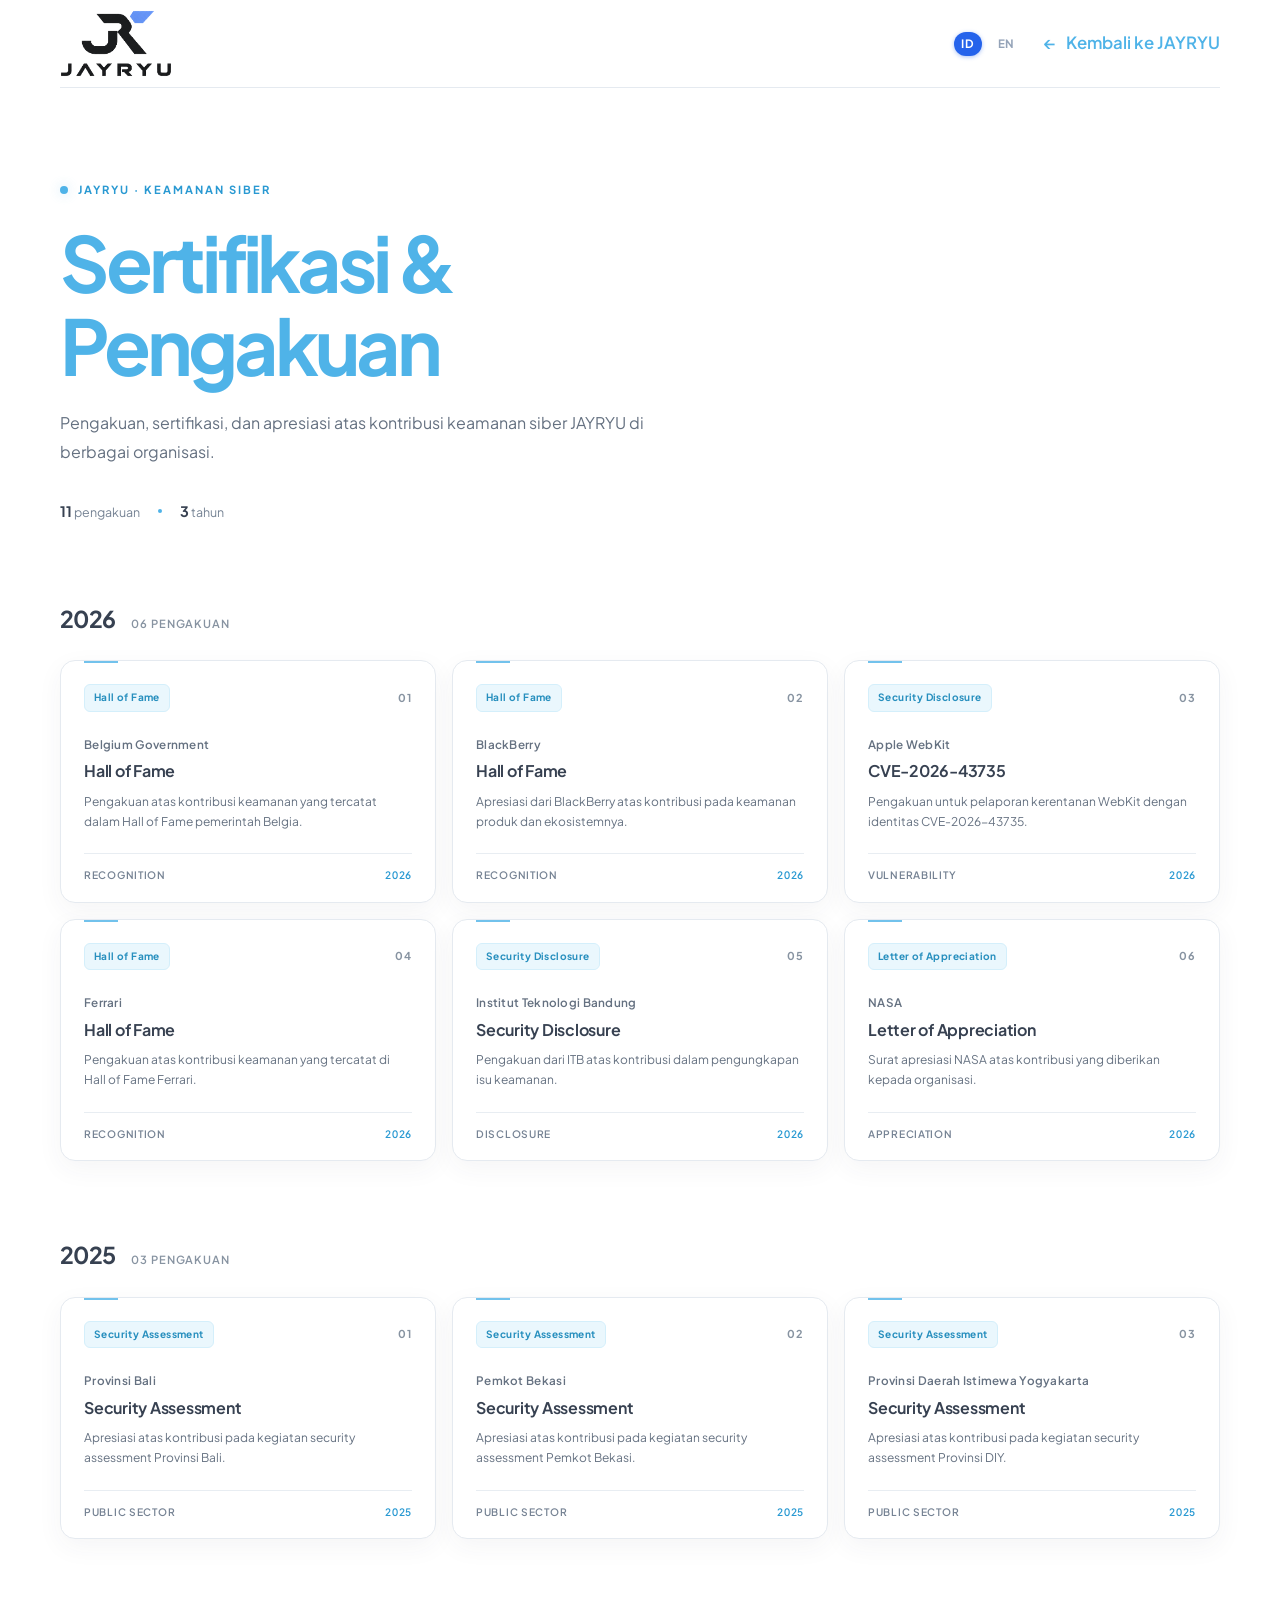
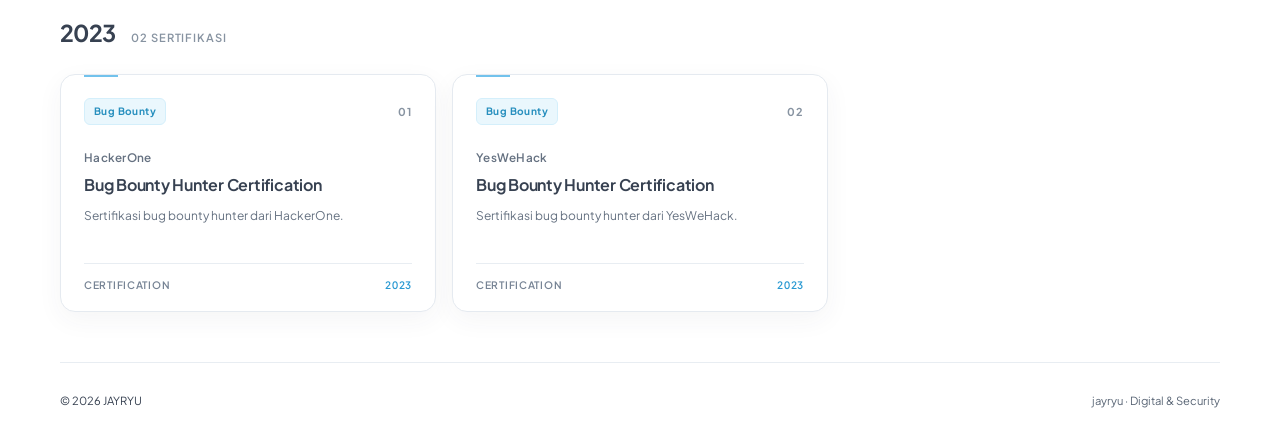
==== commit 4908fab1: "update tampilan" ====
--- a/id/certifications/index.html
+++ b/id/certifications/index.html
@@ -5,26 +5,43 @@
   <meta name="viewport" content="width=device-width, initial-scale=1.0">
   <meta name="theme-color" content="#ffffff">
   <meta name="description" content="Sertifikasi dan pengakuan keamanan siber JAYRYU dari organisasi pemerintah, teknologi, dan program bug bounty.">
-  <title>Certifications &amp; Recognition — JAYRYU</title>
+  <title>Sertifikasi &amp; Pengakuan — JAYRYU</title>
+  <script>
+    (function(){
+      try {
+        var lang = localStorage.getItem('jayryu_lang');
+        if (lang === 'en' || lang === 'id') {
+          document.documentElement.lang = lang;
+        }
+      } catch(e){}
+    })();
+  </script>
   <link rel="icon" type="image/png" href="../../assets/images/logo.png">
   <link rel="stylesheet" href="../../assets/css/style.css">
   <link rel="stylesheet" href="../../assets/css/certifications.css">
 </head>
 <body class="cert-page">
   <header class="cert-topbar">
-    <a class="cert-brand" href="../../index.html" aria-label="JAYRYU — kembali ke halaman utama">
+    <a class="cert-brand" href="../../index.html" aria-label="JAYRYU — kembali ke halaman utama" data-i18n-aria-label="nav_brand_aria">
       <img src="../../assets/images/jayryu_logo_dark.png" alt="JAYRYU">
     </a>
-    <a class="cert-home-link" href="../../index.html"><span aria-hidden="true">←</span> Kembali ke JAYRYU</a>
+    <div style="display:flex;align-items:center;gap:16px;">
+      <div class="lang-switcher" role="group" aria-label="Pilih Bahasa / Language">
+        <button type="button" class="lang-btn active" data-lang="id" aria-label="Bahasa Indonesia">ID</button>
+        <span class="lang-divider" aria-hidden="true">|</span>
+        <button type="button" class="lang-btn" data-lang="en" aria-label="English">EN</button>
+      </div>
+      <a class="cert-home-link" href="../../index.html"><span aria-hidden="true">←</span> <span data-i18n="cert_back_link">Kembali ke JAYRYU</span></a>
+    </div>
   </header>
 
   <main class="cert-main">
     <section class="cert-intro" aria-labelledby="page-title">
-      <p class="cert-eyebrow"><span class="cert-eyebrow-mark" aria-hidden="true"></span> JAYRYU · CYBERSECURITY</p>
-      <h1 id="page-title">Certifications <span>&amp; Recognition</span></h1>
-      <p class="cert-lede">Pengakuan, sertifikasi, dan apresiasi atas kontribusi keamanan siber JAYRYU di berbagai organisasi.</p>
+      <p class="cert-eyebrow"><span class="cert-eyebrow-mark" aria-hidden="true"></span> <span data-i18n="cert_eyebrow">JAYRYU · KEAMANAN SIBER</span></p>
+      <h1 id="page-title"><span data-i18n="cert_heading">Sertifikasi &amp; Pengakuan</span></h1>
+      <p class="cert-lede" data-i18n="cert_lede">Pengakuan, sertifikasi, dan apresiasi atas kontribusi keamanan siber JAYRYU di berbagai organisasi.</p>
       <div class="cert-summary" aria-label="11 pengakuan dari tiga tahun">
-        <span><strong>11</strong> recognitions</span><i aria-hidden="true"></i><span><strong>3</strong> years</span>
+        <span><strong>11</strong> <span data-i18n="cert_summary_recognitions">pengakuan</span></span><i aria-hidden="true"></i><span><strong>3</strong> <span data-i18n="cert_summary_years">tahun</span></span>
       </div>
     </section>
 
@@ -32,49 +49,49 @@
       <section class="cert-year" aria-labelledby="year-2026">
         <header class="cert-year-heading">
           <h2 id="year-2026">2026</h2>
-          <span>06 recognitions</span>
+          <span data-i18n="cert_count_2026">06 pengakuan</span>
         </header>
         <div class="cert-grid">
           <article class="cert-card">
             <div class="cert-card-top"><span class="cert-category">Hall of Fame</span><span class="cert-index">01</span></div>
             <p class="cert-organization">Belgium Government</p>
             <h3>Hall of Fame</h3>
-            <p class="cert-description">Pengakuan atas kontribusi keamanan yang tercatat dalam Hall of Fame pemerintah Belgia.</p>
+            <p class="cert-description" data-i18n="cert_desc_belgium">Pengakuan atas kontribusi keamanan yang tercatat dalam Hall of Fame pemerintah Belgia.</p>
             <div class="cert-card-foot"><span>Recognition</span><time datetime="2026">2026</time></div>
           </article>
           <article class="cert-card">
             <div class="cert-card-top"><span class="cert-category">Hall of Fame</span><span class="cert-index">02</span></div>
             <p class="cert-organization">BlackBerry</p>
             <h3>Hall of Fame</h3>
-            <p class="cert-description">Apresiasi dari BlackBerry atas kontribusi pada keamanan produk dan ekosistemnya.</p>
+            <p class="cert-description" data-i18n="cert_desc_blackberry">Apresiasi dari BlackBerry atas kontribusi pada keamanan produk dan ekosistemnya.</p>
             <div class="cert-card-foot"><span>Recognition</span><time datetime="2026">2026</time></div>
           </article>
           <article class="cert-card">
             <div class="cert-card-top"><span class="cert-category">Security Disclosure</span><span class="cert-index">03</span></div>
             <p class="cert-organization">Apple WebKit</p>
             <h3>CVE-2026-43735</h3>
-            <p class="cert-description">Pengakuan untuk pelaporan kerentanan WebKit dengan identitas CVE-2026-43735.</p>
+            <p class="cert-description" data-i18n="cert_desc_apple">Pengakuan untuk pelaporan kerentanan WebKit dengan identitas CVE-2026-43735.</p>
             <div class="cert-card-foot"><span>Vulnerability</span><time datetime="2026">2026</time></div>
           </article>
           <article class="cert-card">
             <div class="cert-card-top"><span class="cert-category">Hall of Fame</span><span class="cert-index">04</span></div>
             <p class="cert-organization">Ferrari</p>
             <h3>Hall of Fame</h3>
-            <p class="cert-description">Pengakuan atas kontribusi keamanan yang tercatat di Hall of Fame Ferrari.</p>
+            <p class="cert-description" data-i18n="cert_desc_ferrari">Pengakuan atas kontribusi keamanan yang tercatat di Hall of Fame Ferrari.</p>
             <div class="cert-card-foot"><span>Recognition</span><time datetime="2026">2026</time></div>
           </article>
           <article class="cert-card">
             <div class="cert-card-top"><span class="cert-category">Security Disclosure</span><span class="cert-index">05</span></div>
             <p class="cert-organization">Institut Teknologi Bandung</p>
             <h3>Security Disclosure</h3>
-            <p class="cert-description">Pengakuan dari ITB atas kontribusi dalam pengungkapan isu keamanan.</p>
+            <p class="cert-description" data-i18n="cert_desc_itb">Pengakuan dari ITB atas kontribusi dalam pengungkapan isu keamanan.</p>
             <div class="cert-card-foot"><span>Disclosure</span><time datetime="2026">2026</time></div>
           </article>
           <article class="cert-card">
             <div class="cert-card-top"><span class="cert-category">Letter of Appreciation</span><span class="cert-index">06</span></div>
             <p class="cert-organization">NASA</p>
             <h3>Letter of Appreciation</h3>
-            <p class="cert-description">Surat apresiasi NASA atas kontribusi yang diberikan kepada organisasi.</p>
+            <p class="cert-description" data-i18n="cert_desc_nasa">Surat apresiasi NASA atas kontribusi yang diberikan kepada organisasi.</p>
             <div class="cert-card-foot"><span>Appreciation</span><time datetime="2026">2026</time></div>
           </article>
         </div>
@@ -83,28 +100,28 @@
       <section class="cert-year" aria-labelledby="year-2025">
         <header class="cert-year-heading">
           <h2 id="year-2025">2025</h2>
-          <span>03 recognitions</span>
+          <span data-i18n="cert_count_2025">03 pengakuan</span>
         </header>
         <div class="cert-grid">
           <article class="cert-card">
             <div class="cert-card-top"><span class="cert-category">Security Assessment</span><span class="cert-index">01</span></div>
             <p class="cert-organization">Provinsi Bali</p>
             <h3>Security Assessment</h3>
-            <p class="cert-description">Apresiasi atas kontribusi pada kegiatan security assessment Provinsi Bali.</p>
+            <p class="cert-description" data-i18n="cert_desc_bali">Apresiasi atas kontribusi pada kegiatan security assessment Provinsi Bali.</p>
             <div class="cert-card-foot"><span>Public Sector</span><time datetime="2025">2025</time></div>
           </article>
           <article class="cert-card">
             <div class="cert-card-top"><span class="cert-category">Security Assessment</span><span class="cert-index">02</span></div>
             <p class="cert-organization">Pemkot Bekasi</p>
             <h3>Security Assessment</h3>
-            <p class="cert-description">Apresiasi atas kontribusi pada kegiatan security assessment Pemkot Bekasi.</p>
+            <p class="cert-description" data-i18n="cert_desc_bekasi">Apresiasi atas kontribusi pada kegiatan security assessment Pemkot Bekasi.</p>
             <div class="cert-card-foot"><span>Public Sector</span><time datetime="2025">2025</time></div>
           </article>
           <article class="cert-card">
             <div class="cert-card-top"><span class="cert-category">Security Assessment</span><span class="cert-index">03</span></div>
             <p class="cert-organization">Provinsi Daerah Istimewa Yogyakarta</p>
             <h3>Security Assessment</h3>
-            <p class="cert-description">Apresiasi atas kontribusi pada kegiatan security assessment Provinsi DIY.</p>
+            <p class="cert-description" data-i18n="cert_desc_diy">Apresiasi atas kontribusi pada kegiatan security assessment Provinsi DIY.</p>
             <div class="cert-card-foot"><span>Public Sector</span><time datetime="2025">2025</time></div>
           </article>
         </div>
@@ -113,21 +130,21 @@
       <section class="cert-year" aria-labelledby="year-2023">
         <header class="cert-year-heading">
           <h2 id="year-2023">2023</h2>
-          <span>02 certifications</span>
+          <span data-i18n="cert_count_2023">02 sertifikasi</span>
         </header>
         <div class="cert-grid">
           <article class="cert-card">
             <div class="cert-card-top"><span class="cert-category">Bug Bounty</span><span class="cert-index">01</span></div>
             <p class="cert-organization">HackerOne</p>
             <h3>Bug Bounty Hunter Certification</h3>
-            <p class="cert-description">Sertifikasi bug bounty hunter dari HackerOne.</p>
+            <p class="cert-description" data-i18n="cert_desc_hackerone">Sertifikasi bug bounty hunter dari HackerOne.</p>
             <div class="cert-card-foot"><span>Certification</span><time datetime="2023">2023</time></div>
           </article>
           <article class="cert-card">
             <div class="cert-card-top"><span class="cert-category">Bug Bounty</span><span class="cert-index">02</span></div>
             <p class="cert-organization">YesWeHack</p>
             <h3>Bug Bounty Hunter Certification</h3>
-            <p class="cert-description">Sertifikasi bug bounty hunter dari YesWeHack.</p>
+            <p class="cert-description" data-i18n="cert_desc_yeswehack">Sertifikasi bug bounty hunter dari YesWeHack.</p>
             <div class="cert-card-foot"><span>Certification</span><time datetime="2023">2023</time></div>
           </article>
         </div>
@@ -139,5 +156,50 @@
     <span>© 2026 JAYRYU</span>
     <a href="../../index.html">jayryu · Digital &amp; Security</a>
   </footer>
+
+  <script src="../../assets/js/translations.js"></script>
+  <script>
+    document.addEventListener('DOMContentLoaded', function () {
+      let currentLang = (window.JAYRYU_I18N && window.JAYRYU_I18N.getSavedLang()) || 'id';
+
+      function applyCertLanguage(lang) {
+        if (!window.JAYRYU_I18N) return;
+        const t = window.JAYRYU_I18N.translations[lang];
+        if (!t) return;
+
+        currentLang = lang;
+        document.documentElement.lang = lang;
+        document.title = t.cert_page_title;
+
+        const metaDesc = document.querySelector('meta[name="description"]');
+        if (metaDesc) metaDesc.setAttribute('content', t.cert_page_desc);
+
+        document.querySelectorAll('[data-i18n]').forEach(el => {
+          const key = el.getAttribute('data-i18n');
+          if (t[key] !== undefined) el.textContent = t[key];
+        });
+
+        document.querySelectorAll('.lang-btn[data-lang]').forEach(btn => {
+          const match = btn.getAttribute('data-lang') === lang;
+          btn.classList.toggle('active', match);
+          btn.setAttribute('aria-pressed', String(match));
+        });
+      }
+
+      document.querySelectorAll('.lang-btn[data-lang]').forEach(btn => {
+        btn.addEventListener('click', function (e) {
+          e.preventDefault();
+          const targetLang = btn.getAttribute('data-lang');
+          if (targetLang && targetLang !== currentLang) {
+            currentLang = targetLang;
+            if (window.JAYRYU_I18N) window.JAYRYU_I18N.setSavedLang(targetLang);
+            applyCertLanguage(currentLang);
+          }
+        });
+      });
+
+      applyCertLanguage(currentLang);
+    });
+  </script>
 </body>
 </html>
--- a/assets/css/style.css
+++ b/assets/css/style.css
@@ -821,7 +821,7 @@
   transition:opacity .52s ease, translate .62s cubic-bezier(.2,.7,.2,1);
   transition-delay:var(--letter-delay,0ms);
 }
-.scroll-heading-space { display:inline-block; width:.28em; }
+.scroll-heading-space { display:inline; white-space:normal; }
 .scroll-reveal.is-visible .scroll-heading-letter { opacity:1; translate:0 0; }
 @media (max-width:767px) {
   .scroll-reveal[data-reveal="left"] { --reveal-x:-30px; }
@@ -831,3 +831,141 @@
 @media (prefers-reduced-motion:reduce) {
   .scroll-reveal, .scroll-heading-letter { opacity:1; translate:none; transition:none; }
 }
+
+/* Small-screen layout tuning. */
+@media (max-width:767px) {
+  html { scroll-padding-top:70px; }
+  body { --page-gutter:18px; overflow-x:hidden; }
+  .floating-nav { top:0; width:100%; max-width:none; height:64px; padding:0 12px; }
+  .floating-nav > div:first-child { width:100%; padding-inline:0; }
+  .floating-nav > div:first-child > div { justify-content:space-between; gap:8px; }
+  .nav-brand { padding:0; }
+  .nav-brand img { width:76px; height:38px; }
+  #mobileMenu { left:0; right:0; max-height:calc(100svh - 76px); overflow-y:auto; padding:16px 18px 20px; }
+  #mobileMenu .mobile-service-trigger { padding:10px 0; border-bottom:1px solid #eef1f4; font-size:.9rem; }
+
+  #home { min-height:82svh; padding:128px 14px 54px; align-items:center; }
+  #home > div { width:100%; }
+  #home > div > div { width:100%; }
+  #home > div > div > div { width:100%; }
+  #home .text-blue-300 { margin-bottom:14px; font-size:.62rem; letter-spacing:.16em; }
+  #home h1.hero-curve-title { width:100%; font-size:clamp(1.9rem,10.2vw,4.5rem); letter-spacing:-.035em; -webkit-text-stroke:.012em currentColor; }
+  .hero-curve-space { flex-basis:.16em; }
+  #home p { max-width:34ch; margin-top:28px; font-size:1rem; line-height:1.65; }
+  .hero-cta { margin-top:18px; font-size:.72rem; }
+
+  #statsSection { padding:20px var(--page-gutter) 26px; }
+  #statsSection .grid { max-width:none; }
+  #statsSection .grid > div { padding:16px 0; }
+  #clients { padding:34px 0 28px; }
+  #clients .client-logo { min-height:54px; padding:.3rem .4rem; }
+  #clients .client-logo-image { max-width:132px; height:42px; }
+  #clients .client-logo.logo-apple, #clients .client-logo.logo-blackberry { min-width:92px; }
+  #clients .client-logo.logo-apple .client-logo-image { height:36px; }
+  #clients .client-logo.logo-blackberry .client-logo-image { height:26px; }
+
+  #projectArchive, #about, #technology, #contact { padding:64px var(--page-gutter); }
+  #projectArchive .flex.flex-col { align-items:flex-start; }
+  #projectArchive .flex.flex-col > div:first-child { width:100%; }
+  #projectArchive .section-heading, #about .section-heading, #technology .section-heading { font-size:clamp(2.2rem,10vw,3.4rem); line-height:1.04; }
+  #projectArchive .trusted-demo-grid { grid-template-columns:repeat(2,minmax(0,1fr)); gap:14px 8px; margin-top:28px; }
+  .trusted-demo-logo { min-height:124px; }
+  .trusted-demo-logo img { max-width:94%; max-height:112px; }
+
+  #about .grid { grid-template-columns:minmax(0,1fr); gap:28px; }
+  #about .bg-slate-50 { padding:24px; }
+  #about .mission-card { padding:20px 22px; }
+  #team { margin-top:36px; padding-top:26px; }
+  #team > .grid { grid-template-columns:minmax(0,1fr); gap:10px; }
+  #team .team-mini-card { min-height:88px; padding:12px; }
+  #team .team-mini-role { font-size:.72rem; line-height:1.45; }
+
+  #technology .max-w-2xl { margin-bottom:30px; }
+  #technology .grid { grid-template-columns:repeat(2,minmax(0,1fr)); gap:10px; }
+  #technology .grid > div { min-width:0; padding:14px 10px; }
+  #technology .grid > div h4 { font-size:.78rem; }
+  #technology .grid > div p { font-size:.65rem; line-height:1.4; }
+
+  #contact { min-height:72svh; padding-block:86px; }
+  #contact .max-w-3xl { width:100%; max-width:100%; left:0; }
+  #contact h2 { width:100%; max-width:100%; white-space:normal; font-size:clamp(2.5rem,10.8vw,4rem); line-height:.98; letter-spacing:-.07em; }
+  #contact .max-w-3xl > p { width:100%; max-width:34ch; margin:0 auto; font-size:1rem; line-height:1.6; }
+  #contact .contact-cta-stack { width:100%; gap:20px; }
+  #contact .contact-cta-stack > button { width:min(100%,320px); min-height:56px; padding:14px 20px; font-size:.95rem; }
+  #contact .contact-quick-links { gap:14px; }
+  #contact .contact-icon-link { width:54px; height:54px; }
+  #contact .contact-icon-link svg { width:23px; height:23px; }
+
+  footer { padding-block:38px; }
+  footer > div { padding-inline:var(--page-gutter); }
+  footer .grid { gap:26px; }
+  .credential-modal { padding:12px; }
+  .credential-dialog { max-height:calc(100svh - 24px); overflow-y:auto; padding:24px 20px; }
+  #projectModal, #teamModal, #consultModal { padding:12px; }
+  #projectModal .modal-content, #teamModal .modal-content, #consultModal .modal-content { max-height:calc(100svh - 24px); overflow-y:auto; border-radius:16px; }
+  #teamModal .modal-content .flex.items-center.gap-5 { align-items:flex-start; gap:14px; }
+  #teamModal .modal-content .flex.items-center.gap-5 > div:last-child { min-width:0; }
+  #teamModal #tmName { font-size:1.2rem; line-height:1.2; }
+}
+@media (max-width:390px) {
+  #home { padding-inline:10px; }
+  #home h1.hero-curve-title { font-size:clamp(1.75rem,9.8vw,2.35rem); letter-spacing:-.04em; }
+  .hero-curve-letter { -webkit-text-stroke:.008em currentColor; }
+  #projectArchive .section-heading, #about .section-heading, #technology .section-heading { font-size:2.15rem; }
+  #clients .client-logo.logo-apple, #clients .client-logo.logo-blackberry { min-width:82px; }
+  #contact h2 { font-size:clamp(2.35rem,10vw,2.8rem); }
+}
+
+
+/* ================= LANGUAGE SWITCHER (ID | EN) ================= */
+.lang-switcher {
+  display: inline-flex;
+  align-items: center;
+  gap: 2px;
+  padding: 3px 5px;
+  border-radius: 9999px;
+  background: #f1f5f9;
+  border: 1px solid #e2e8f0;
+  transition: all 0.2s ease;
+  user-select: none;
+  flex-shrink: 0;
+}
+.lang-switcher:hover {
+  border-color: #cbd5e1;
+  background: #eef2f6;
+}
+.lang-btn {
+  display: inline-flex;
+  align-items: center;
+  justify-content: center;
+  min-width: 28px;
+  height: 24px;
+  padding: 0 7px;
+  border-radius: 9999px;
+  border: none;
+  background: transparent;
+  color: #64748b;
+  font-size: 0.72rem;
+  font-weight: 700;
+  letter-spacing: 0.06em;
+  line-height: 1;
+  cursor: pointer;
+  transition: all 0.18s ease;
+  font-family: inherit;
+}
+.lang-btn:hover {
+  color: #0f172a;
+}
+.lang-btn.active {
+  background: #2563eb;
+  color: #ffffff;
+  box-shadow: 0 1px 3px rgba(37, 99, 235, 0.35);
+}
+.lang-divider {
+  color: #cbd5e1;
+  font-size: 0.7rem;
+  font-weight: 400;
+  user-select: none;
+  pointer-events: none;
+  margin: 0 1px;
+}
--- a/assets/css/certifications.css
+++ b/assets/css/certifications.css
@@ -267,3 +267,24 @@
 .cert-card-foot { border-color:#e8edf2; color:#768394; }
 .cert-card-foot time { color:#2999d2; }
 .cert-footer a { color:#596575; }
+
+
+/* Language Switcher Dark Theme for Certifications */
+.cert-page .lang-switcher {
+  background: rgba(255, 255, 255, 0.08);
+  border-color: rgba(255, 255, 255, 0.15);
+}
+.cert-page .lang-btn {
+  color: #94a3b8;
+}
+.cert-page .lang-btn:hover {
+  color: #ffffff;
+}
+.cert-page .lang-btn.active {
+  background: #2563eb;
+  color: #ffffff;
+  box-shadow: 0 1px 4px rgba(37, 99, 235, 0.4);
+}
+.cert-page .lang-divider {
+  color: rgba(255, 255, 255, 0.25);
+}
